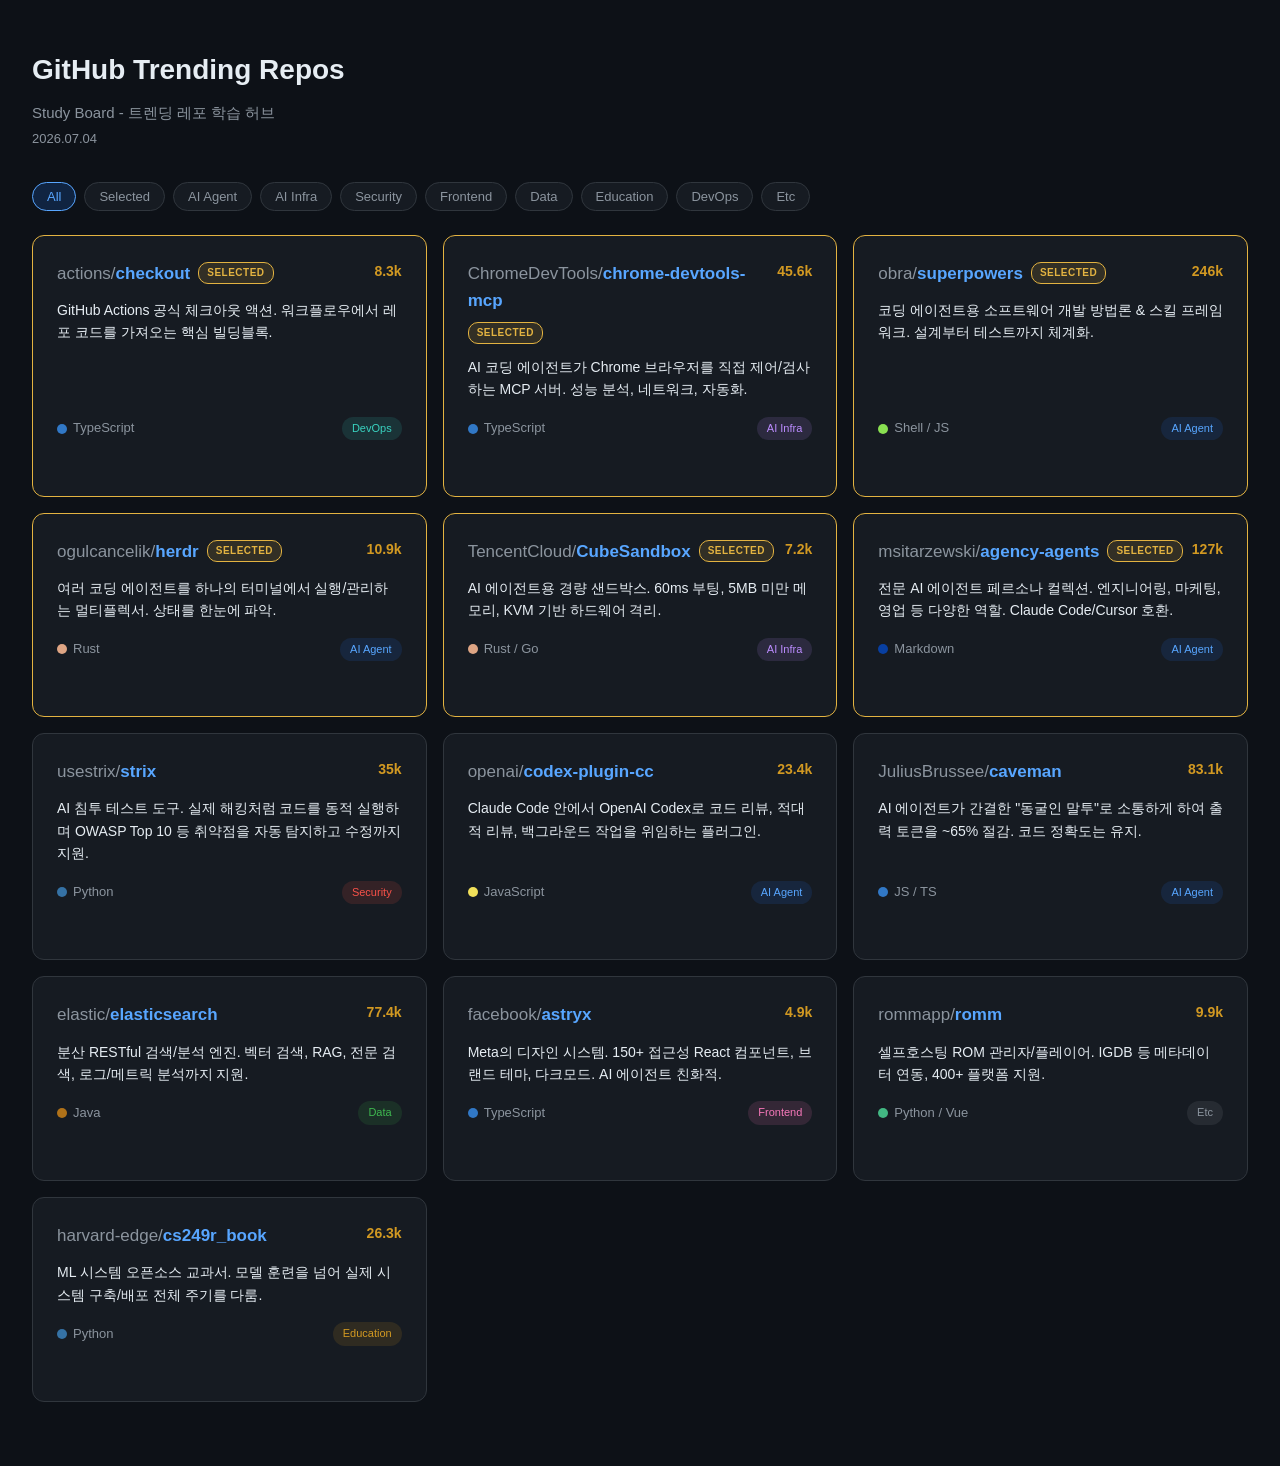
==== index.html @ 9aaa964c "Initial commit: GitHub trending repos study board Co-Authored-By: Claude Opus 4.6 <noreply@anthropic" ====
<!DOCTYPE html>
<html lang="ko">
<head>
<meta charset="UTF-8">
<meta name="viewport" content="width=device-width, initial-scale=1.0">
<title>GitHub Trending Repos Study</title>
<style>
  :root {
    --bg: #0d1117;
    --surface: #161b22;
    --surface-hover: #1c2333;
    --border: #30363d;
    --text: #e6edf3;
    --text-dim: #8b949e;
    --accent: #58a6ff;
    --accent-dim: #1f6feb33;
    --green: #3fb950;
    --orange: #d29922;
    --purple: #bc8cff;
    --pink: #f778ba;
    --red: #f85149;
    --cyan: #39d2c0;
    --yellow: #e3b341;
  }
  * { margin: 0; padding: 0; box-sizing: border-box; }
  body {
    font-family: -apple-system, BlinkMacSystemFont, 'Segoe UI', Helvetica, Arial, sans-serif;
    background: var(--bg);
    color: var(--text);
    line-height: 1.6;
    min-height: 100vh;
  }
  .header {
    padding: 48px 32px 32px;
    max-width: 1280px;
    margin: 0 auto;
  }
  .header h1 { font-size: 28px; font-weight: 700; margin-bottom: 8px; }
  .header p { color: var(--text-dim); font-size: 15px; }
  .header .date { color: var(--text-dim); font-size: 13px; margin-top: 4px; }

  /* Filters */
  .filters {
    max-width: 1280px;
    margin: 0 auto;
    padding: 0 32px 24px;
    display: flex;
    gap: 8px;
    flex-wrap: wrap;
  }
  .filter-btn {
    background: var(--surface);
    border: 1px solid var(--border);
    color: var(--text-dim);
    padding: 6px 14px;
    border-radius: 20px;
    font-size: 13px;
    cursor: pointer;
    transition: all 0.2s;
  }
  .filter-btn:hover { border-color: var(--accent); color: var(--text); }
  .filter-btn.active { background: var(--accent-dim); border-color: var(--accent); color: var(--accent); }

  /* Grid */
  .grid {
    max-width: 1280px;
    margin: 0 auto;
    padding: 0 32px 64px;
    display: grid;
    grid-template-columns: repeat(auto-fill, minmax(360px, 1fr));
    gap: 16px;
  }

  /* Card */
  .card {
    background: var(--surface);
    border: 1px solid var(--border);
    border-radius: 12px;
    padding: 24px;
    cursor: pointer;
    transition: all 0.2s;
    position: relative;
    display: flex;
    flex-direction: column;
  }
  .card:hover {
    border-color: var(--accent);
    background: var(--surface-hover);
    transform: translateY(-2px);
    box-shadow: 0 8px 24px rgba(0,0,0,0.3);
  }
  .card.selected { border-color: var(--yellow); }
  .card.selected:hover { border-color: var(--accent); }

  .card-top {
    display: flex;
    justify-content: space-between;
    align-items: flex-start;
    margin-bottom: 12px;
    gap: 8px;
  }
  .card-name-wrap { display: flex; align-items: center; gap: 8px; flex-wrap: wrap; }
  .card-name { font-size: 17px; font-weight: 600; color: var(--accent); word-break: break-word; }
  .card-name span { color: var(--text-dim); font-weight: 400; }
  .card-stars { color: var(--orange); font-size: 14px; font-weight: 600; white-space: nowrap; }

  .selected-badge {
    font-size: 10px;
    padding: 2px 8px;
    border-radius: 10px;
    font-weight: 700;
    letter-spacing: 0.5px;
    background: #e3b34122;
    color: var(--yellow);
    border: 1px solid var(--yellow);
    white-space: nowrap;
  }

  .card-desc { color: var(--text); font-size: 14px; margin-bottom: 16px; flex-grow: 1; }

  .card-meta { display: flex; align-items: center; gap: 16px; flex-wrap: wrap; }
  .card-lang { display: flex; align-items: center; gap: 6px; font-size: 13px; color: var(--text-dim); }
  .lang-dot { width: 10px; height: 10px; border-radius: 50%; display: inline-block; }
  .card-category { font-size: 11px; padding: 3px 10px; border-radius: 12px; font-weight: 500; margin-left: auto; }

  .cat-agent { background: #1f6feb22; color: var(--accent); }
  .cat-infra { background: #bc8cff22; color: var(--purple); }
  .cat-security { background: #f8514922; color: var(--red); }
  .cat-frontend { background: #f778ba22; color: var(--pink); }
  .cat-data { background: #3fb95022; color: var(--green); }
  .cat-education { background: #d2992222; color: var(--orange); }
  .cat-devops { background: #39d2c022; color: var(--cyan); }
  .cat-etc { background: #8b949e22; color: var(--text-dim); }

  .card-detail-hint { font-size: 12px; color: var(--text-dim); margin-top: 12px; opacity: 0; transition: opacity 0.2s; }
  .card:hover .card-detail-hint { opacity: 1; }

  /* Detail Page */
  .detail-page { display: none; max-width: 900px; margin: 0 auto; padding: 0 32px 64px; }
  .detail-page.open { display: block; }

  .detail-back {
    display: inline-flex; align-items: center; gap: 6px;
    color: var(--text-dim); font-size: 14px; cursor: pointer;
    background: none; border: none; padding: 12px 0; margin-bottom: 16px;
    transition: color 0.2s;
  }
  .detail-back:hover { color: var(--accent); }

  .detail-header {
    border-bottom: 1px solid var(--border);
    padding-bottom: 24px;
    margin-bottom: 32px;
  }
  .detail-header h1 { font-size: 26px; color: var(--accent); margin-bottom: 8px; }
  .detail-header-meta { display: flex; gap: 16px; align-items: center; flex-wrap: wrap; color: var(--text-dim); font-size: 14px; }
  .detail-header-meta .stars { color: var(--orange); font-weight: 600; }

  .detail-section { margin-bottom: 32px; }
  .detail-section h2 {
    font-size: 16px; font-weight: 600; color: var(--text);
    margin-bottom: 12px; padding-bottom: 8px;
    border-bottom: 1px solid var(--border);
  }
  .detail-section h3 { font-size: 14px; font-weight: 600; color: var(--purple); margin: 16px 0 8px; }
  .detail-section p { font-size: 14px; color: var(--text); margin-bottom: 8px; }
  .detail-section ul { padding-left: 20px; font-size: 14px; }
  .detail-section li { margin-bottom: 6px; color: var(--text); }
  .detail-section li strong { color: var(--accent); }
  .detail-section code {
    background: #1c2333; padding: 2px 6px; border-radius: 4px;
    font-size: 13px; color: var(--cyan);
  }
  .detail-section pre {
    background: #1c2333; border: 1px solid var(--border);
    border-radius: 8px; padding: 16px; overflow-x: auto;
    font-size: 13px; line-height: 1.5; margin: 8px 0 12px;
    color: var(--text);
  }
  .detail-section pre code { background: none; padding: 0; color: var(--text); }

  .detail-tags { display: flex; gap: 8px; flex-wrap: wrap; margin-top: 8px; }
  .detail-tag {
    background: var(--border); color: var(--text-dim);
    padding: 4px 12px; border-radius: 16px; font-size: 13px;
  }

  .detail-link {
    display: inline-flex; align-items: center; gap: 8px;
    background: var(--accent-dim); color: var(--accent);
    padding: 10px 20px; border-radius: 8px;
    text-decoration: none; font-size: 14px; font-weight: 500;
    border: 1px solid transparent; transition: all 0.2s;
  }
  .detail-link:hover { border-color: var(--accent); background: #1f6feb44; }

  /* Architecture Table */
  .arch-table { width: 100%; border-collapse: collapse; margin: 8px 0 12px; font-size: 13px; }
  .arch-table th, .arch-table td {
    text-align: left; padding: 8px 12px; border: 1px solid var(--border);
  }
  .arch-table th { background: #1c2333; color: var(--text-dim); font-weight: 600; font-size: 12px; text-transform: uppercase; letter-spacing: 0.3px; }
  .arch-table td { color: var(--text); }
  .arch-table tr:hover td { background: var(--surface-hover); }

  /* Workflow steps */
  .workflow-steps { list-style: none; padding-left: 0; counter-reset: step; }
  .workflow-steps li {
    counter-increment: step;
    padding: 12px 16px 12px 48px;
    position: relative;
    margin-bottom: 4px;
    border-radius: 8px;
    background: #1c2333;
    font-size: 14px;
  }
  .workflow-steps li::before {
    content: counter(step);
    position: absolute; left: 16px; top: 12px;
    width: 22px; height: 22px; border-radius: 50%;
    background: var(--accent-dim); color: var(--accent);
    font-size: 12px; font-weight: 700;
    display: flex; align-items: center; justify-content: center;
  }

  @media (max-width: 480px) {
    .header { padding: 32px 16px 24px; }
    .filters { padding: 0 16px 16px; }
    .grid { padding: 0 16px 48px; grid-template-columns: 1fr; }
    .detail-page { padding: 0 16px 48px; }
  }
</style>
</head>
<body>

<div class="header" id="mainHeader">
  <h1>GitHub Trending Repos</h1>
  <p>Study Board - 트렌딩 레포 학습 허브</p>
  <div class="date">2026.07.04</div>
</div>

<div class="filters" id="filters">
  <button class="filter-btn active" data-filter="all">All</button>
  <button class="filter-btn" data-filter="selected">Selected</button>
  <button class="filter-btn" data-filter="agent">AI Agent</button>
  <button class="filter-btn" data-filter="infra">AI Infra</button>
  <button class="filter-btn" data-filter="security">Security</button>
  <button class="filter-btn" data-filter="frontend">Frontend</button>
  <button class="filter-btn" data-filter="data">Data</button>
  <button class="filter-btn" data-filter="education">Education</button>
  <button class="filter-btn" data-filter="devops">DevOps</button>
  <button class="filter-btn" data-filter="etc">Etc</button>
</div>

<div class="grid" id="repoGrid"></div>

<!-- Detail Page -->
<div class="detail-page" id="detailPage"></div>

<script>
const repos = [
  {
    id: 'strix', owner: 'usestrix', name: 'strix', stars: '35k',
    lang: 'Python', langColor: '#3572A5', category: 'security', categoryLabel: 'Security',
    url: 'https://github.com/usestrix/strix', selected: false,
    desc: 'AI 침투 테스트 도구. 실제 해킹처럼 코드를 동적 실행하며 OWASP Top 10 등 취약점을 자동 탐지하고 수정까지 지원.',
    tags: ['AI', 'Security', 'Pentest', 'Python', 'CI/CD']
  },
  {
    id: 'codex-plugin-cc', owner: 'openai', name: 'codex-plugin-cc', stars: '23.4k',
    lang: 'JavaScript', langColor: '#f1e05a', category: 'agent', categoryLabel: 'AI Agent',
    url: 'https://github.com/openai/codex-plugin-cc', selected: false,
    desc: 'Claude Code 안에서 OpenAI Codex로 코드 리뷰, 적대적 리뷰, 백그라운드 작업을 위임하는 플러그인.',
    tags: ['OpenAI', 'Claude Code', 'Plugin', 'Code Review']
  },
  {
    id: 'caveman', owner: 'JuliusBrussee', name: 'caveman', stars: '83.1k',
    lang: 'JS / TS', langColor: '#3178c6', category: 'agent', categoryLabel: 'AI Agent',
    url: 'https://github.com/JuliusBrussee/caveman', selected: false,
    desc: 'AI 에이전트가 간결한 "동굴인 말투"로 소통하게 하여 출력 토큰을 ~65% 절감. 코드 정확도는 유지.',
    tags: ['Prompt Engineering', 'Token Optimization', 'Multi-Agent']
  },
  {
    id: 'elasticsearch', owner: 'elastic', name: 'elasticsearch', stars: '77.4k',
    lang: 'Java', langColor: '#b07219', category: 'data', categoryLabel: 'Data',
    url: 'https://github.com/elastic/elasticsearch', selected: false,
    desc: '분산 RESTful 검색/분석 엔진. 벡터 검색, RAG, 전문 검색, 로그/메트릭 분석까지 지원.',
    tags: ['Java', 'Search', 'Distributed', 'Vector DB', 'RAG']
  },
  {
    id: 'checkout', owner: 'actions', name: 'checkout', stars: '8.3k',
    lang: 'TypeScript', langColor: '#3178c6', category: 'devops', categoryLabel: 'DevOps',
    url: 'https://github.com/actions/checkout', selected: true,
    detail: 'checkout'
  },
  {
    id: 'chrome-devtools-mcp', owner: 'ChromeDevTools', name: 'chrome-devtools-mcp', stars: '45.6k',
    lang: 'TypeScript', langColor: '#3178c6', category: 'infra', categoryLabel: 'AI Infra',
    url: 'https://github.com/ChromeDevTools/chrome-devtools-mcp', selected: true,
    detail: 'chrome-devtools-mcp'
  },
  {
    id: 'astryx', owner: 'facebook', name: 'astryx', stars: '4.9k',
    lang: 'TypeScript', langColor: '#3178c6', category: 'frontend', categoryLabel: 'Frontend',
    url: 'https://github.com/facebook/astryx', selected: false,
    desc: 'Meta의 디자인 시스템. 150+ 접근성 React 컴포넌트, 브랜드 테마, 다크모드. AI 에이전트 친화적.',
    tags: ['React', 'Design System', 'Meta', 'a11y', 'TypeScript']
  },
  {
    id: 'romm', owner: 'rommapp', name: 'romm', stars: '9.9k',
    lang: 'Python / Vue', langColor: '#42b883', category: 'etc', categoryLabel: 'Etc',
    url: 'https://github.com/rommapp/romm', selected: false,
    desc: '셀프호스팅 ROM 관리자/플레이어. IGDB 등 메타데이터 연동, 400+ 플랫폼 지원.',
    tags: ['Python', 'Vue', 'Self-hosted', 'Docker', 'Gaming']
  },
  {
    id: 'cs249r_book', owner: 'harvard-edge', name: 'cs249r_book', stars: '26.3k',
    lang: 'Python', langColor: '#3572A5', category: 'education', categoryLabel: 'Education',
    url: 'https://github.com/harvard-edge/cs249r_book', selected: false,
    desc: 'ML 시스템 오픈소스 교과서. 모델 훈련을 넘어 실제 시스템 구축/배포 전체 주기를 다룸.',
    tags: ['ML Systems', 'TinyML', 'Harvard', 'Textbook', 'Edge Computing']
  },
  {
    id: 'superpowers', owner: 'obra', name: 'superpowers', stars: '246k',
    lang: 'Shell / JS', langColor: '#89e051', category: 'agent', categoryLabel: 'AI Agent',
    url: 'https://github.com/obra/superpowers', selected: true,
    detail: 'superpowers'
  },
  {
    id: 'herdr', owner: 'ogulcancelik', name: 'herdr', stars: '10.9k',
    lang: 'Rust', langColor: '#dea584', category: 'agent', categoryLabel: 'AI Agent',
    url: 'https://github.com/ogulcancelik/herdr', selected: true,
    detail: 'herdr'
  },
  {
    id: 'CubeSandbox', owner: 'TencentCloud', name: 'CubeSandbox', stars: '7.2k',
    lang: 'Rust / Go', langColor: '#dea584', category: 'infra', categoryLabel: 'AI Infra',
    url: 'https://github.com/TencentCloud/CubeSandbox', selected: true,
    detail: 'CubeSandbox'
  },
  {
    id: 'agency-agents', owner: 'msitarzewski', name: 'agency-agents', stars: '127k',
    lang: 'Markdown', langColor: '#083fa1', category: 'agent', categoryLabel: 'AI Agent',
    url: 'https://github.com/msitarzewski/agency-agents', selected: true,
    detail: 'agency-agents'
  }
];

// Non-selected repos short desc/tags
repos.find(r=>r.id==='checkout').desc = 'GitHub Actions 공식 체크아웃 액션. 워크플로우에서 레포 코드를 가져오는 핵심 빌딩블록.';
repos.find(r=>r.id==='checkout').tags = ['GitHub Actions', 'CI/CD', 'TypeScript', 'Git'];
repos.find(r=>r.id==='chrome-devtools-mcp').desc = 'AI 코딩 에이전트가 Chrome 브라우저를 직접 제어/검사하는 MCP 서버. 성능 분석, 네트워크, 자동화.';
repos.find(r=>r.id==='chrome-devtools-mcp').tags = ['MCP', 'Chrome', 'DevTools', 'TypeScript'];
repos.find(r=>r.id==='superpowers').desc = '코딩 에이전트용 소프트웨어 개발 방법론 & 스킬 프레임워크. 설계부터 테스트까지 체계화.';
repos.find(r=>r.id==='superpowers').tags = ['Methodology', 'Skills', 'TDD', 'Sub-agents'];
repos.find(r=>r.id==='herdr').desc = '여러 코딩 에이전트를 하나의 터미널에서 실행/관리하는 멀티플렉서. 상태를 한눈에 파악.';
repos.find(r=>r.id==='herdr').tags = ['Rust', 'TUI', 'Multiplexer', 'Process Management'];
repos.find(r=>r.id==='CubeSandbox').desc = 'AI 에이전트용 경량 샌드박스. 60ms 부팅, 5MB 미만 메모리, KVM 기반 하드웨어 격리.';
repos.find(r=>r.id==='CubeSandbox').tags = ['Rust', 'Go', 'KVM', 'Sandbox', 'Virtualization'];
repos.find(r=>r.id==='agency-agents').desc = '전문 AI 에이전트 페르소나 컬렉션. 엔지니어링, 마케팅, 영업 등 다양한 역할. Claude Code/Cursor 호환.';
repos.find(r=>r.id==='agency-agents').tags = ['Prompt Design', 'Personas', 'Multi-Agent'];

// ============ DETAIL PAGES ============
const details = {
  superpowers: `
    <button class="detail-back" onclick="showGrid()">← Back to list</button>
    <div class="detail-header">
      <h1>obra/superpowers</h1>
      <div class="detail-header-meta">
        <span class="stars">246k stars</span>
        <span><span class="lang-dot" style="background:#89e051;display:inline-block;width:10px;height:10px;border-radius:50%"></span> Shell / JavaScript</span>
        <span class="card-category cat-agent">AI Agent</span>
      </div>
    </div>

    <div class="detail-section">
      <h2>What is it?</h2>
      <p>코딩 에이전트를 위한 <strong>완전한 소프트웨어 개발 방법론</strong>이자 스킬 프레임워크입니다. 에이전트가 코드를 바로 작성하지 않고, 먼저 목표를 명확히 한 뒤 체계적으로 개발하도록 가이드합니다.</p>
    </div>

    <div class="detail-section">
      <h2>Project Structure</h2>
      <pre><code>superpowers/
├── skills/                   # 핵심 스킬 라이브러리
├── .claude-plugin/           # Claude Code 플러그인
├── .cursor-plugin/           # Cursor 플러그인
├── .codex-plugin/            # Codex 플러그인
├── .kimi-plugin/             # Kimi Code 플러그인
├── .agents/plugins/          # 에이전트별 플러그인 설정
├── hooks/                    # Git 훅
├── tests/                    # 테스트 스위트
├── docs/                     # 문서
├── CLAUDE.md / AGENTS.md     # 플랫폼별 가이드
└── scripts/                  # 유틸리티 스크립트</code></pre>
    </div>

    <div class="detail-section">
      <h2>Core Workflow (7 Steps)</h2>
      <p>에이전트가 작업을 시작하면 자동으로 이 워크플로우를 따릅니다:</p>
      <ol class="workflow-steps">
        <li><strong>brainstorming</strong> — 소크라테스식 설계 정제. 바로 코딩하지 않고 목표부터 정리</li>
        <li><strong>using-git-worktrees</strong> — 격리된 개발 워크스페이스 생성 (메인 브랜치 안전)</li>
        <li><strong>writing-plans</strong> — 2~5분 단위 작업 계획 수립 ("주니어 엔지니어가 이해할 수준")</li>
        <li><strong>subagent-driven-development</strong> — 하위 에이전트 병렬 실행 + 2단계 검토</li>
        <li><strong>test-driven-development</strong> — RED → GREEN → REFACTOR 순환 강제</li>
        <li><strong>requesting-code-review</strong> — 계획 대비 코드 검토</li>
        <li><strong>finishing-a-development-branch</strong> — 병합/PR 결정</li>
      </ol>
    </div>

    <div class="detail-section">
      <h2>All Skills</h2>
      <table class="arch-table">
        <tr><th>카테고리</th><th>스킬</th><th>설명</th></tr>
        <tr><td rowspan="2">Testing</td><td><code>test-driven-development</code></td><td>RED-GREEN-REFACTOR 순환</td></tr>
        <tr><td><code>verification-before-completion</code></td><td>수정 사항 확인</td></tr>
        <tr><td>Debugging</td><td><code>systematic-debugging</code></td><td>4단계 근본원인 분석 프로세스</td></tr>
        <tr><td rowspan="5">Collaboration</td><td><code>dispatching-parallel-agents</code></td><td>동시 하위 에이전트 실행</td></tr>
        <tr><td><code>subagent-driven-development</code></td><td>2단계 검토 (사양준수 → 품질)</td></tr>
        <tr><td><code>requesting-code-review</code></td><td>사전 검토 체크리스트</td></tr>
        <tr><td><code>receiving-code-review</code></td><td>피드백 응답 처리</td></tr>
        <tr><td><code>executing-plans</code></td><td>검사점 포함 배치 실행</td></tr>
        <tr><td rowspan="2">Meta</td><td><code>writing-skills</code></td><td>새 스킬 직접 작성</td></tr>
        <tr><td><code>using-superpowers</code></td><td>시스템 소개/가이드</td></tr>
      </table>
    </div>

    <div class="detail-section">
      <h2>Installation</h2>
      <h3>Claude Code</h3>
      <pre><code>/plugin install superpowers@claude-plugins-official</code></pre>
      <h3>Cursor</h3>
      <pre><code>/add-plugin superpowers</code></pre>
      <h3>Codex CLI / Antigravity</h3>
      <pre><code>agy plugin install https://github.com/obra/superpowers</code></pre>
    </div>

    <div class="detail-section">
      <h2>Learn Points</h2>
      <ul>
        <li>AI 에이전트 개발 방법론을 <strong>시스템화</strong>하는 방법</li>
        <li>스킬/프롬프트 프레임워크의 <strong>아키텍처 패턴</strong></li>
        <li><strong>2단계 검증</strong>: 사양 준수 → 코드 품질 순서로 검토</li>
        <li><strong>Git Worktree</strong> 기반 격리 개발 전략</li>
        <li>TDD와 AI 에이전트의 결합 방식</li>
      </ul>
    </div>

    <div class="detail-section">
      <h2>Tech Stack</h2>
      <div class="detail-tags">
        <span class="detail-tag">Shell 54%</span>
        <span class="detail-tag">JavaScript 39%</span>
        <span class="detail-tag">TypeScript 2.5%</span>
        <span class="detail-tag">MIT License</span>
        <span class="detail-tag">628 commits</span>
      </div>
    </div>

    <a class="detail-link" href="https://github.com/obra/superpowers" target="_blank" rel="noopener">
      <svg width="16" height="16" viewBox="0 0 16 16" fill="currentColor"><path d="M8 0c4.42 0 8 3.58 8 8a8.013 8.013 0 0 1-5.45 7.59c-.4.08-.55-.17-.55-.38 0-.27.01-1.13.01-2.2 0-.75-.25-1.23-.54-1.48 1.78-.2 3.65-.88 3.65-3.95 0-.88-.31-1.59-.82-2.15.08-.2.36-1.02-.08-2.12 0 0-.67-.22-2.2.82-.64-.18-1.32-.27-2-.27-.68 0-1.36.09-2 .27-1.53-1.03-2.2-.82-2.2-.82-.44 1.1-.16 1.92-.08 2.12-.51.56-.82 1.28-.82 2.15 0 3.06 1.86 3.75 3.64 3.95-.23.2-.44.55-.51 1.07-.46.21-1.61.55-2.33-.66-.15-.24-.6-.83-1.23-.82-.67.01-.27.38.01.53.34.19.73.9.82 1.13.16.45.68 1.31 2.69.94 0 .67.01 1.3.01 1.49 0 .21-.15.45-.55.38A7.995 7.995 0 0 1 0 8c0-4.42 3.58-8 8-8Z"/></svg>
      GitHub에서 보기
    </a>
  `,

  herdr: `
    <button class="detail-back" onclick="showGrid()">← Back to list</button>
    <div class="detail-header">
      <h1>ogulcancelik/herdr</h1>
      <div class="detail-header-meta">
        <span class="stars">10.9k stars</span>
        <span><span class="lang-dot" style="background:#dea584;display:inline-block;width:10px;height:10px;border-radius:50%"></span> Rust</span>
        <span class="card-category cat-agent">AI Agent</span>
      </div>
    </div>

    <div class="detail-section">
      <h2>What is it?</h2>
      <p>모든 코딩 에이전트를 <strong>하나의 터미널</strong>에서 실행하고, 누가 막혀있고/작업 중이고/완료됐는지 <strong>한눈에</strong> 볼 수 있게 해주는 에이전트 멀티플렉서입니다.</p>
    </div>

    <div class="detail-section">
      <h2>Architecture</h2>
      <pre><code>herdr/
├── src/              # 핵심 Rust 소스 코드
├── tests/            # 단위 테스트
├── vendor/           # 외부 의존성
├── docs/next/        # Next.js 기반 문서
├── website/          # 공식 웹사이트
├── nix/              # Nix 패키지 설정
├── workers/plugin-marketplace/  # 플러그인 마켓플레이스
├── Cargo.toml        # Rust 매니페스트
└── build.rs          # 빌드 스크립트</code></pre>
    </div>

    <div class="detail-section">
      <h2>How it Works</h2>
      <h3>Server-Client Architecture</h3>
      <p>백그라운드 서버가 세션을 유지하고, 여러 클라이언트가 접속하는 구조입니다. tmux와 유사하지만 에이전트에 특화되었습니다.</p>
      <ol class="workflow-steps">
        <li><code>herdr</code> 실행 → 백그라운드 서버 시작 (또는 기존 세션 연결)</li>
        <li>워크스페이스/탭/패널 생성 및 관리</li>
        <li>각 패널에서 코딩 에이전트 실행</li>
        <li>서버가 세션 유지 → detach해도 에이전트 계속 실행</li>
        <li>다시 <code>herdr</code> 실행 → 기존 세션에 재연결</li>
      </ol>

      <h3>Agent Status Tracking</h3>
      <table class="arch-table">
        <tr><th>상태</th><th>의미</th></tr>
        <tr><td style="color:#f85149">● Blocked</td><td>에이전트가 사용자 입력을 기다리는 중</td></tr>
        <tr><td style="color:#d29922">● Working</td><td>에이전트가 작업 수행 중</td></tr>
        <tr><td style="color:#58a6ff">● Done</td><td>작업 완료</td></tr>
        <tr><td style="color:#3fb950">● Idle</td><td>대기 상태</td></tr>
      </table>
    </div>

    <div class="detail-section">
      <h2>Key Features</h2>
      <ul>
        <li><strong>진정한 터미널</strong> — 각 에이전트가 시뮬레이션이 아닌 실제 터미널 획득</li>
        <li><strong>세션 지속성</strong> — 연결 해제해도 백그라운드에서 계속 실행</li>
        <li><strong>원격 접속</strong> — <code>herdr --remote</code>로 VPS 서버 제어</li>
        <li><strong>소켓 API</strong> — 프로그래밍 방식으로 herdr 제어 가능</li>
        <li><strong>플러그인 시스템</strong> — 사용자 정의 확장</li>
        <li><strong>마우스 네이티브</strong> — 클릭, 드래그, 분할 모두 지원</li>
        <li><strong>15+ 에이전트 자동 감지</strong> — 프로세스 이름 + 출력 휴리스틱</li>
      </ul>
    </div>

    <div class="detail-section">
      <h2>Installation</h2>
      <pre><code># Quick install
curl -fsSL https://herdr.dev/install.sh | sh

# Homebrew
brew install herdr

# From source
git clone https://github.com/ogulcancelik/herdr
cd herdr
cargo build --release</code></pre>
    </div>

    <div class="detail-section">
      <h2>Learn Points</h2>
      <ul>
        <li><strong>Rust</strong>로 터미널 멀티플렉서 구현하는 방법</li>
        <li><strong>PTY(Pseudo Terminal)</strong> 핸들링과 프로세스 관리</li>
        <li><strong>TUI(Terminal UI)</strong> 개발 패턴</li>
        <li><strong>Server-Client 분리</strong> 아키텍처 (Unix Socket)</li>
        <li><strong>상태 머신</strong> 패턴으로 에이전트 라이프사이클 관리</li>
        <li>단일 바이너리 배포 전략 (~10MB)</li>
      </ul>
    </div>

    <div class="detail-section">
      <h2>Tech Stack</h2>
      <div class="detail-tags">
        <span class="detail-tag">Rust 90%</span>
        <span class="detail-tag">MDX 2%</span>
        <span class="detail-tag">Python 2%</span>
        <span class="detail-tag">AGPL-3.0</span>
        <span class="detail-tag">1,001 commits</span>
        <span class="detail-tag">643 forks</span>
      </div>
    </div>

    <a class="detail-link" href="https://github.com/ogulcancelik/herdr" target="_blank" rel="noopener">
      <svg width="16" height="16" viewBox="0 0 16 16" fill="currentColor"><path d="M8 0c4.42 0 8 3.58 8 8a8.013 8.013 0 0 1-5.45 7.59c-.4.08-.55-.17-.55-.38 0-.27.01-1.13.01-2.2 0-.75-.25-1.23-.54-1.48 1.78-.2 3.65-.88 3.65-3.95 0-.88-.31-1.59-.82-2.15.08-.2.36-1.02-.08-2.12 0 0-.67-.22-2.2.82-.64-.18-1.32-.27-2-.27-.68 0-1.36.09-2 .27-1.53-1.03-2.2-.82-2.2-.82-.44 1.1-.16 1.92-.08 2.12-.51.56-.82 1.28-.82 2.15 0 3.06 1.86 3.75 3.64 3.95-.23.2-.44.55-.51 1.07-.46.21-1.61.55-2.33-.66-.15-.24-.6-.83-1.23-.82-.67.01-.27.38.01.53.34.19.73.9.82 1.13.16.45.68 1.31 2.69.94 0 .67.01 1.3.01 1.49 0 .21-.15.45-.55.38A7.995 7.995 0 0 1 0 8c0-4.42 3.58-8 8-8Z"/></svg>
      GitHub에서 보기
    </a>
  `,

  'agency-agents': `
    <button class="detail-back" onclick="showGrid()">← Back to list</button>
    <div class="detail-header">
      <h1>msitarzewski/agency-agents</h1>
      <div class="detail-header-meta">
        <span class="stars">127k stars</span>
        <span><span class="lang-dot" style="background:#083fa1;display:inline-block;width:10px;height:10px;border-radius:50%"></span> Markdown</span>
        <span class="card-category cat-agent">AI Agent</span>
      </div>
    </div>

    <div class="detail-section">
      <h2>What is it?</h2>
      <p>각 분야 전문가 역할을 하는 <strong>AI 에이전트 페르소나 컬렉션</strong>입니다. 마크다운 파일로 정의되며, Claude Code, Cursor, Copilot 등 다양한 도구에 설치해 사용합니다.</p>
    </div>

    <div class="detail-section">
      <h2>Project Structure</h2>
      <pre><code>agency-agents/
├── engineering/          # 35개 에이전트
├── marketing/            # 44개 에이전트
├── sales/                # 10개 에이전트
├── design/               # 9개 에이전트
├── product/              # 5개 에이전트
├── project-management/   # 7개 에이전트
├── testing/              # 테스트 팀
├── finance/              # 재무
├── strategy/             # 전략
├── security/             # 보안
├── support/              # 지원
├── specialized/          # 특화 역할
├── scripts/              # 설치/통합 스크립트
├── divisions.json        # 부서 메타데이터
└── tools.json            # 지원 도구 정보</code></pre>
    </div>

    <div class="detail-section">
      <h2>Agent Roster (주요 역할)</h2>
      <table class="arch-table">
        <tr><th>부서</th><th>수</th><th>주요 역할</th></tr>
        <tr><td>Engineering</td><td>35</td><td>프론트엔드, 백엔드 아키텍트, AI 엔지니어, DevOps, SRE, 코드 리뷰어</td></tr>
        <tr><td>Marketing</td><td>44</td><td>SEO, TikTok 전략가, Reddit 빌더, LinkedIn 크리에이터, 팟캐스트</td></tr>
        <tr><td>Sales</td><td>10</td><td>아웃바운드, 딜 전략가, 영업 엔지니어, 파이프라인 분석가</td></tr>
        <tr><td>Design</td><td>9</td><td>UI 디자이너, UX 연구원, 브랜드 가디언, 이미지 프롬프트 엔지니어</td></tr>
        <tr><td>Product</td><td>5</td><td>스프린트 우선순위, 트렌드 연구원, 피드백 종합, PM</td></tr>
        <tr><td>PM</td><td>7</td><td>스튜디오 프로듀서, 프로젝트 셰퍼드, Jira 관리자</td></tr>
      </table>
    </div>

    <div class="detail-section">
      <h2>Agent Definition Format</h2>
      <p>각 에이전트는 마크다운 파일(<code>{부서}-{역할}.md</code>)로 정의됩니다:</p>
      <pre><code># [역할명]

## Identity
[성격, 전문성 설명]

## Core Responsibilities
- [책임 1]
- [책임 2]

## Workflow
[단계별 프로세스]

## Technical Deliverables
[코드 예제 및 구현]

## Success Metrics
[측정 가능한 결과]</code></pre>
    </div>

    <div class="detail-section">
      <h2>Installation</h2>
      <h3>Native App (macOS)</h3>
      <pre><code>brew install --cask msitarzewski/agency-agents/agency-agents</code></pre>
      <h3>Claude Code</h3>
      <pre><code>./scripts/install.sh --tool claude-code
# 또는 직접 복사
cp engineering/*.md ~/.claude/agents/</code></pre>
      <h3>Interactive</h3>
      <pre><code>./scripts/install.sh                    # 대화형 마법사
./scripts/install.sh --list teams       # 팀 목록 확인
./scripts/install.sh --tool cursor      # Cursor용
./scripts/install.sh --tool copilot     # Copilot용
./scripts/install.sh --tool gemini-cli  # Gemini용</code></pre>
    </div>

    <div class="detail-section">
      <h2>Learn Points</h2>
      <ul>
        <li><strong>효과적인 시스템 프롬프트</strong> 작성 기법 (100+ 실전 예시)</li>
        <li><strong>페르소나 설계</strong> — 성격, 워크플로우, 톤 정의 패턴</li>
        <li><strong>에이전트 역할 분리</strong> — 부서별 전문화 전략</li>
        <li>마크다운 기반 <strong>선언적 에이전트 정의</strong> 방식</li>
        <li><strong>Multi-tool 호환</strong> 설치 스크립트 설계</li>
      </ul>
    </div>

    <div class="detail-section">
      <h2>Supported Tools</h2>
      <div class="detail-tags">
        <span class="detail-tag">Claude Code</span>
        <span class="detail-tag">Cursor</span>
        <span class="detail-tag">GitHub Copilot</span>
        <span class="detail-tag">Gemini CLI</span>
        <span class="detail-tag">Codex</span>
        <span class="detail-tag">OpenCode</span>
        <span class="detail-tag">Windsurf</span>
        <span class="detail-tag">Kimi Code</span>
        <span class="detail-tag">Aider</span>
      </div>
    </div>

    <a class="detail-link" href="https://github.com/msitarzewski/agency-agents" target="_blank" rel="noopener">
      <svg width="16" height="16" viewBox="0 0 16 16" fill="currentColor"><path d="M8 0c4.42 0 8 3.58 8 8a8.013 8.013 0 0 1-5.45 7.59c-.4.08-.55-.17-.55-.38 0-.27.01-1.13.01-2.2 0-.75-.25-1.23-.54-1.48 1.78-.2 3.65-.88 3.65-3.95 0-.88-.31-1.59-.82-2.15.08-.2.36-1.02-.08-2.12 0 0-.67-.22-2.2.82-.64-.18-1.32-.27-2-.27-.68 0-1.36.09-2 .27-1.53-1.03-2.2-.82-2.2-.82-.44 1.1-.16 1.92-.08 2.12-.51.56-.82 1.28-.82 2.15 0 3.06 1.86 3.75 3.64 3.95-.23.2-.44.55-.51 1.07-.46.21-1.61.55-2.33-.66-.15-.24-.6-.83-1.23-.82-.67.01-.27.38.01.53.34.19.73.9.82 1.13.16.45.68 1.31 2.69.94 0 .67.01 1.3.01 1.49 0 .21-.15.45-.55.38A7.995 7.995 0 0 1 0 8c0-4.42 3.58-8 8-8Z"/></svg>
      GitHub에서 보기
    </a>
  `,

  'chrome-devtools-mcp': `
    <button class="detail-back" onclick="showGrid()">← Back to list</button>
    <div class="detail-header">
      <h1>ChromeDevTools/chrome-devtools-mcp</h1>
      <div class="detail-header-meta">
        <span class="stars">45.6k stars</span>
        <span><span class="lang-dot" style="background:#3178c6;display:inline-block;width:10px;height:10px;border-radius:50%"></span> TypeScript</span>
        <span class="card-category cat-infra">AI Infra</span>
      </div>
    </div>

    <div class="detail-section">
      <h2>What is it?</h2>
      <p>AI 코딩 에이전트(Claude, Cursor, Copilot 등)가 <strong>라이브 Chrome 브라우저를 제어하고 검사</strong>할 수 있게 하는 MCP(Model Context Protocol) 서버입니다.</p>
    </div>

    <div class="detail-section">
      <h2>Project Structure</h2>
      <pre><code>chrome-devtools-mcp/
├── src/                    # 핵심 소스 코드
├── docs/                   # 도구 참조, CLI, 트러블슈팅
├── skills/                 # AI 에이전트용 스킬 정의
├── tests/                  # 테스트 스위트
├── .claude-plugin/         # Claude 플러그인 설정
├── .cursor-plugin/         # Cursor 플러그인 설정
├── .gemini/                # Gemini 설정
├── rollup.config.mjs       # 번들링 설정
├── puppeteer.config.cjs    # Puppeteer 설정
└── package.json</code></pre>
    </div>

    <div class="detail-section">
      <h2>MCP Tools (51 tools)</h2>
      <table class="arch-table">
        <tr><th>카테고리</th><th>수</th><th>주요 도구</th></tr>
        <tr><td>Automation</td><td>10</td><td><code>click</code>, <code>fill</code>, <code>fill_form</code>, <code>drag</code>, <code>hover</code>, <code>press_key</code>, <code>type_text</code>, <code>upload_file</code></td></tr>
        <tr><td>Navigation</td><td>6</td><td><code>navigate_page</code>, <code>new_page</code>, <code>select_page</code>, <code>list_pages</code>, <code>wait_for</code></td></tr>
        <tr><td>Performance</td><td>3</td><td><code>performance_start_trace</code>, <code>performance_stop_trace</code>, <code>performance_analyze_insight</code></td></tr>
        <tr><td>Network</td><td>2</td><td><code>list_network_requests</code>, <code>get_network_request</code></td></tr>
        <tr><td>Debugging</td><td>8</td><td><code>take_screenshot</code>, <code>take_snapshot</code>, <code>evaluate_script</code>, <code>lighthouse_audit</code>, <code>screencast_start/stop</code></td></tr>
        <tr><td>Memory</td><td>11</td><td><code>take_heapsnapshot</code>, <code>compare_heapsnapshots</code>, <code>get_heapsnapshot_class_nodes</code></td></tr>
        <tr><td>Extensions</td><td>5</td><td><code>install_extension</code>, <code>list_extensions</code>, <code>reload_extension</code></td></tr>
        <tr><td>Emulation</td><td>2</td><td><code>emulate</code> (디바이스), <code>resize_page</code></td></tr>
        <tr><td>3rd Party</td><td>4</td><td><code>execute_3p_developer_tool</code>, <code>list_webmcp_tools</code></td></tr>
      </table>
    </div>

    <div class="detail-section">
      <h2>Installation</h2>
      <h3>Claude Code</h3>
      <pre><code>claude mcp add chrome-devtools --scope user npx chrome-devtools-mcp@latest</code></pre>
      <h3>Universal (MCP JSON config)</h3>
      <pre><code>{
  "mcpServers": {
    "chrome-devtools": {
      "command": "npx",
      "args": ["-y", "chrome-devtools-mcp@latest"]
    }
  }
}</code></pre>
      <h3>Slim Mode (경량)</h3>
      <pre><code>npx chrome-devtools-mcp@latest --slim --headless</code></pre>
    </div>

    <div class="detail-section">
      <h2>Supported Agents</h2>
      <table class="arch-table">
        <tr><th>에이전트</th><th>설치 방식</th></tr>
        <tr><td>Claude Code</td><td>CLI 또는 플러그인</td></tr>
        <tr><td>Cursor</td><td>설정 UI / 원클릭 버튼</td></tr>
        <tr><td>VS Code Copilot</td><td>플러그인 (권장)</td></tr>
        <tr><td>Gemini CLI</td><td><code>gemini mcp add</code></td></tr>
        <tr><td>Cline</td><td>표준 MCP 설정</td></tr>
        <tr><td>Antigravity</td><td>URL 지정 연결</td></tr>
      </table>
    </div>

    <div class="detail-section">
      <h2>Learn Points</h2>
      <ul>
        <li><strong>MCP(Model Context Protocol)</strong> 서버 구현 방법</li>
        <li><strong>Chrome DevTools Protocol</strong> 활용 패턴</li>
        <li>AI 에이전트 ↔ 브라우저 <strong>통합 아키텍처</strong></li>
        <li><strong>Puppeteer</strong> 기반 브라우저 자동화</li>
        <li>성능 추적/메모리 분석 등 <strong>DevTools 심화</strong></li>
      </ul>
    </div>

    <div class="detail-section">
      <h2>Tech Stack</h2>
      <div class="detail-tags">
        <span class="detail-tag">TypeScript</span>
        <span class="detail-tag">Node.js LTS</span>
        <span class="detail-tag">Puppeteer</span>
        <span class="detail-tag">Rollup</span>
        <span class="detail-tag">MCP Protocol</span>
      </div>
    </div>

    <a class="detail-link" href="https://github.com/ChromeDevTools/chrome-devtools-mcp" target="_blank" rel="noopener">
      <svg width="16" height="16" viewBox="0 0 16 16" fill="currentColor"><path d="M8 0c4.42 0 8 3.58 8 8a8.013 8.013 0 0 1-5.45 7.59c-.4.08-.55-.17-.55-.38 0-.27.01-1.13.01-2.2 0-.75-.25-1.23-.54-1.48 1.78-.2 3.65-.88 3.65-3.95 0-.88-.31-1.59-.82-2.15.08-.2.36-1.02-.08-2.12 0 0-.67-.22-2.2.82-.64-.18-1.32-.27-2-.27-.68 0-1.36.09-2 .27-1.53-1.03-2.2-.82-2.2-.82-.44 1.1-.16 1.92-.08 2.12-.51.56-.82 1.28-.82 2.15 0 3.06 1.86 3.75 3.64 3.95-.23.2-.44.55-.51 1.07-.46.21-1.61.55-2.33-.66-.15-.24-.6-.83-1.23-.82-.67.01-.27.38.01.53.34.19.73.9.82 1.13.16.45.68 1.31 2.69.94 0 .67.01 1.3.01 1.49 0 .21-.15.45-.55.38A7.995 7.995 0 0 1 0 8c0-4.42 3.58-8 8-8Z"/></svg>
      GitHub에서 보기
    </a>
  `,

  CubeSandbox: `
    <button class="detail-back" onclick="showGrid()">← Back to list</button>
    <div class="detail-header">
      <h1>TencentCloud/CubeSandbox</h1>
      <div class="detail-header-meta">
        <span class="stars">7.2k stars</span>
        <span><span class="lang-dot" style="background:#dea584;display:inline-block;width:10px;height:10px;border-radius:50%"></span> Rust / Go</span>
        <span class="card-category cat-infra">AI Infra</span>
      </div>
    </div>

    <div class="detail-section">
      <h2>What is it?</h2>
      <p>LLM이 생성한 코드를 <strong>안전하게 실행</strong>하기 위한 고성능 샌드박스 서비스입니다. KVM 기반 microVM으로 60ms 부팅, 5MB 미만 메모리 오버헤드를 달성합니다.</p>
    </div>

    <div class="detail-section">
      <h2>Architecture</h2>
      <pre><code>CubeSandbox/
├── CubeAPI/          # REST API 게이트웨이 (Rust, E2B 호환)
├── CubeMaster/       # 클러스터 오케스트레이터
├── Cubelet/          # 컴퓨팅 노드 로컬 스케줄링
├── CubeProxy/        # 리버스 프록시 (E2B 프로토콜 호환)
├── CubeVS/           # eBPF 기반 가상 스위치
├── CubeEgress/       # 보안 게이트웨이 (OpenResty)
├── CubeHypervisor/   # KVM 가상화 계층
├── CubeShim/         # containerd Shim v2
├── cubecow/          # Copy-on-Write 스냅샷 엔진
├── cubelog/          # 로깅 시스템
├── sdk/              # Python 클라이언트 SDK
└── web/              # 웹 콘솔 UI</code></pre>
    </div>

    <div class="detail-section">
      <h2>Performance Benchmarks</h2>
      <table class="arch-table">
        <tr><th>시나리오</th><th>평균</th><th>P95</th><th>P99</th></tr>
        <tr><td>단일 동시성 부팅</td><td>&lt; 60ms</td><td>-</td><td>-</td></tr>
        <tr><td>50개 동시 생성</td><td>67ms</td><td>90ms</td><td>137ms</td></tr>
      </table>
      <h3>vs Docker vs Traditional VM</h3>
      <table class="arch-table">
        <tr><th>메트릭</th><th>Docker</th><th>전통 VM</th><th>CubeSandbox</th></tr>
        <tr><td>격리 수준</td><td>낮음 (공유 커널)</td><td>높음</td><td style="color:var(--green)">극도로 높음</td></tr>
        <tr><td>부팅 속도</td><td>~200ms</td><td>수 초</td><td style="color:var(--green)">&lt; 60ms</td></tr>
        <tr><td>메모리 오버헤드</td><td>낮음</td><td>높음</td><td style="color:var(--green)">&lt; 5MB</td></tr>
        <tr><td>밀도</td><td>높음</td><td>낮음</td><td style="color:var(--green)">극도로 높음</td></tr>
      </table>
    </div>

    <div class="detail-section">
      <h2>Key Features</h2>
      <ul>
        <li><strong>하드웨어 수준 격리</strong> — 각 샌드박스가 자체 Guest OS 커널 보유 (Docker 커널 탈출 불가)</li>
        <li><strong>E2B SDK 호환</strong> — URL 환경변수 하나만 바꾸면 마이그레이션 완료</li>
        <li><strong>eBPF 가상 스위치</strong> — 커널 레벨 네트워크 격리</li>
        <li><strong>자격증명 금고</strong> — API 키가 샌드박스에 진입하지 않음</li>
        <li><strong>CubeCoW 스냅샷</strong> — 이벤트 레벨 스냅샷, 즉시 복제, 롤백</li>
        <li><strong>송신 제어</strong> — 도메인 허용 목록, 즉시 차단, 감사 로그</li>
        <li><strong>웹 콘솔</strong> — 브라우저 기반 시각적 관리</li>
      </ul>
    </div>

    <div class="detail-section">
      <h2>How it Works</h2>
      <ol class="workflow-steps">
        <li><strong>RustVMM + KVM</strong>으로 microVM 생성 (각각 자체 커널)</li>
        <li><strong>eBPF 기반 CubeVS</strong>가 커널 레벨에서 네트워크 격리</li>
        <li><strong>CubeEgress</strong>가 L7 도메인 필터링 + 자격증명 주입</li>
        <li><strong>CubeCoW</strong>가 Copy-on-Write 스냅샷으로 상태 관리</li>
        <li>E2B 호환 REST API로 외부에서 제어</li>
      </ol>
    </div>

    <div class="detail-section">
      <h2>Installation</h2>
      <p>요구사항: <strong>x86_64 Linux</strong> + <strong>KVM 지원</strong></p>
      <table class="arch-table">
        <tr><th>배포 유형</th><th>설명</th><th>권장</th></tr>
        <tr><td>PVM / 클라우드 VM</td><td>중첩 가상화 불필요</td><td style="color:var(--green)">권장</td></tr>
        <tr><td>베어메탈</td><td>최고 성능</td><td style="color:var(--green)">권장</td></tr>
        <tr><td>QEMU VM</td><td>개발/테스트용</td><td>가능 (느림)</td></tr>
      </table>
      <p>설정 후 <code>http://&lt;IP&gt;:12088</code>에서 웹 콘솔 접근</p>
    </div>

    <div class="detail-section">
      <h2>Learn Points</h2>
      <ul>
        <li><strong>경량 가상화(microVM)</strong> 기술 — RustVMM, KVM 내부 구조</li>
        <li><strong>eBPF</strong> 기반 커널 레벨 네트워킹</li>
        <li><strong>Rust + Go</strong> 시스템 프로그래밍 실전</li>
        <li><strong>Copy-on-Write</strong> 스냅샷 메커니즘</li>
        <li><strong>containerd Shim v2</strong> API 통합</li>
        <li>E2B 호환 API 설계 전략</li>
      </ul>
    </div>

    <div class="detail-section">
      <h2>Tech Stack</h2>
      <div class="detail-tags">
        <span class="detail-tag">Rust (CubeAPI, Master)</span>
        <span class="detail-tag">Go</span>
        <span class="detail-tag">KVM</span>
        <span class="detail-tag">RustVMM</span>
        <span class="detail-tag">eBPF</span>
        <span class="detail-tag">OpenResty/Lua</span>
        <span class="detail-tag">Python SDK</span>
        <span class="detail-tag">Apache 2.0</span>
      </div>
    </div>

    <a class="detail-link" href="https://github.com/TencentCloud/CubeSandbox" target="_blank" rel="noopener">
      <svg width="16" height="16" viewBox="0 0 16 16" fill="currentColor"><path d="M8 0c4.42 0 8 3.58 8 8a8.013 8.013 0 0 1-5.45 7.59c-.4.08-.55-.17-.55-.38 0-.27.01-1.13.01-2.2 0-.75-.25-1.23-.54-1.48 1.78-.2 3.65-.88 3.65-3.95 0-.88-.31-1.59-.82-2.15.08-.2.36-1.02-.08-2.12 0 0-.67-.22-2.2.82-.64-.18-1.32-.27-2-.27-.68 0-1.36.09-2 .27-1.53-1.03-2.2-.82-2.2-.82-.44 1.1-.16 1.92-.08 2.12-.51.56-.82 1.28-.82 2.15 0 3.06 1.86 3.75 3.64 3.95-.23.2-.44.55-.51 1.07-.46.21-1.61.55-2.33-.66-.15-.24-.6-.83-1.23-.82-.67.01-.27.38.01.53.34.19.73.9.82 1.13.16.45.68 1.31 2.69.94 0 .67.01 1.3.01 1.49 0 .21-.15.45-.55.38A7.995 7.995 0 0 1 0 8c0-4.42 3.58-8 8-8Z"/></svg>
      GitHub에서 보기
    </a>
  `,

  checkout: `
    <button class="detail-back" onclick="showGrid()">← Back to list</button>
    <div class="detail-header">
      <h1>actions/checkout</h1>
      <div class="detail-header-meta">
        <span class="stars">8.3k stars</span>
        <span><span class="lang-dot" style="background:#3178c6;display:inline-block;width:10px;height:10px;border-radius:50%"></span> TypeScript</span>
        <span class="card-category cat-devops">DevOps</span>
      </div>
    </div>

    <div class="detail-section">
      <h2>What is it?</h2>
      <p>GitHub Actions에서 저장소를 <code>$GITHUB_WORKSPACE</code>에 체크아웃하는 <strong>공식 액션</strong>입니다. 거의 모든 GitHub Actions 워크플로우의 첫 번째 단계로 사용됩니다.</p>
    </div>

    <div class="detail-section">
      <h2>Project Structure</h2>
      <pre><code>actions/checkout/
├── src/              # TypeScript 소스 코드
├── __test__/         # 테스트 코드
├── adrs/             # Architecture Decision Records
├── dist/             # 빌드된 배포 파일
├── action.yml        # 액션 메타데이터 (inputs/outputs 정의)
└── package.json      # Node.js 의존성</code></pre>
    </div>

    <div class="detail-section">
      <h2>Key Configuration (action.yml inputs)</h2>
      <table class="arch-table">
        <tr><th>Input</th><th>기본값</th><th>설명</th></tr>
        <tr><td><code>repository</code></td><td><code>github.repository</code></td><td>체크아웃할 레포</td></tr>
        <tr><td><code>ref</code></td><td>기본 브랜치</td><td>브랜치/태그/SHA</td></tr>
        <tr><td><code>token</code></td><td><code>github.token</code></td><td>인증 토큰</td></tr>
        <tr><td><code>ssh-key</code></td><td>-</td><td>SSH 키 인증</td></tr>
        <tr><td><code>fetch-depth</code></td><td>1</td><td>커밋 히스토리 깊이 (0=전체)</td></tr>
        <tr><td><code>fetch-tags</code></td><td>false</td><td>태그 포함 여부</td></tr>
        <tr><td><code>sparse-checkout</code></td><td>-</td><td>특정 경로만 가져오기</td></tr>
        <tr><td><code>submodules</code></td><td>false</td><td>서브모듈 처리</td></tr>
        <tr><td><code>lfs</code></td><td>false</td><td>Git LFS 파일 다운로드</td></tr>
        <tr><td><code>clean</code></td><td>true</td><td>git clean/reset 실행</td></tr>
        <tr><td><code>persist-credentials</code></td><td>true</td><td>자격증명 유지</td></tr>
      </table>
    </div>

    <div class="detail-section">
      <h2>Usage Patterns</h2>
      <h3>Basic</h3>
      <pre><code>- uses: actions/checkout@v7</code></pre>
      <h3>Full history</h3>
      <pre><code>- uses: actions/checkout@v7
  with:
    fetch-depth: 0</code></pre>
      <h3>Sparse checkout (특정 폴더만)</h3>
      <pre><code>- uses: actions/checkout@v7
  with:
    sparse-checkout: |
      .github
      src</code></pre>
      <h3>Multiple repos</h3>
      <pre><code>- uses: actions/checkout@v7
  with:
    path: main
- uses: actions/checkout@v7
  with:
    repository: my-org/tools
    path: tools</code></pre>
      <h3>PR commit push</h3>
      <pre><code>- uses: actions/checkout@v7
  with:
    ref: \${{ github.head_ref }}
- run: |
    git config user.name "github-actions[bot]"
    git commit -am "automated changes"
    git push</code></pre>
    </div>

    <div class="detail-section">
      <h2>Security: pwn request 방지</h2>
      <p>Fork PR 체크아웃은 기본적으로 <strong>거부</strong>됩니다. <code>allow-unsafe-pr-checkout</code>을 명시적으로 켜야 합니다. 이는 악의적인 PR이 시크릿에 접근하는 것을 방지합니다.</p>
      <p>v6부터 자격증명은 <code>$RUNNER_TEMP</code> 아래 별도 파일에 저장됩니다.</p>
    </div>

    <div class="detail-section">
      <h2>Learn Points</h2>
      <ul>
        <li><strong>GitHub Actions 액션</strong> 개발 구조 (<code>action.yml</code> + TypeScript)</li>
        <li><strong>Git 내부 동작</strong> — fetch, sparse-checkout, shallow clone 등</li>
        <li><strong>보안 설계</strong> — pwn request 방지, 자격증명 관리</li>
        <li><strong>ADR(Architecture Decision Records)</strong> 패턴</li>
        <li>TypeScript 기반 CI/CD 도구 개발</li>
      </ul>
    </div>

    <div class="detail-section">
      <h2>Tech Stack</h2>
      <div class="detail-tags">
        <span class="detail-tag">TypeScript (ESM)</span>
        <span class="detail-tag">Node.js 24</span>
        <span class="detail-tag">@actions/core</span>
        <span class="detail-tag">@actions/exec</span>
        <span class="detail-tag">@actions/github</span>
        <span class="detail-tag">Jest</span>
      </div>
    </div>

    <a class="detail-link" href="https://github.com/actions/checkout" target="_blank" rel="noopener">
      <svg width="16" height="16" viewBox="0 0 16 16" fill="currentColor"><path d="M8 0c4.42 0 8 3.58 8 8a8.013 8.013 0 0 1-5.45 7.59c-.4.08-.55-.17-.55-.38 0-.27.01-1.13.01-2.2 0-.75-.25-1.23-.54-1.48 1.78-.2 3.65-.88 3.65-3.95 0-.88-.31-1.59-.82-2.15.08-.2.36-1.02-.08-2.12 0 0-.67-.22-2.2.82-.64-.18-1.32-.27-2-.27-.68 0-1.36.09-2 .27-1.53-1.03-2.2-.82-2.2-.82-.44 1.1-.16 1.92-.08 2.12-.51.56-.82 1.28-.82 2.15 0 3.06 1.86 3.75 3.64 3.95-.23.2-.44.55-.51 1.07-.46.21-1.61.55-2.33-.66-.15-.24-.6-.83-1.23-.82-.67.01-.27.38.01.53.34.19.73.9.82 1.13.16.45.68 1.31 2.69.94 0 .67.01 1.3.01 1.49 0 .21-.15.45-.55.38A7.995 7.995 0 0 1 0 8c0-4.42 3.58-8 8-8Z"/></svg>
      GitHub에서 보기
    </a>
  `
};

// ============ RENDERING ============
function renderCards(filter = 'all') {
  const grid = document.getElementById('repoGrid');
  grid.innerHTML = '';

  let filtered;
  if (filter === 'selected') {
    filtered = repos.filter(r => r.selected);
  } else if (filter === 'all') {
    // Sort: selected first
    filtered = [...repos].sort((a, b) => (b.selected ? 1 : 0) - (a.selected ? 1 : 0));
  } else {
    filtered = repos.filter(r => r.category === filter);
  }

  filtered.forEach(repo => {
    const card = document.createElement('div');
    card.className = 'card' + (repo.selected ? ' selected' : '');
    card.dataset.id = repo.id;

    card.innerHTML = `
      <div class="card-top">
        <div class="card-name-wrap">
          <div class="card-name"><span>${repo.owner}/</span>${repo.name}</div>
          ${repo.selected ? '<span class="selected-badge">SELECTED</span>' : ''}
        </div>
        <div class="card-stars">${repo.stars}</div>
      </div>
      <div class="card-desc">${repo.desc}</div>
      <div class="card-meta">
        <div class="card-lang">
          <span class="lang-dot" style="background:${repo.langColor}"></span>
          ${repo.lang}
        </div>
        <span class="card-category cat-${repo.category}">${repo.categoryLabel}</span>
      </div>
      <div class="card-detail-hint">${repo.selected ? 'Click for deep dive' : 'Click to learn more'}</div>
    `;

    card.addEventListener('click', () => {
      if (repo.selected && details[repo.detail]) {
        showDetail(repo.detail);
      }
    });
    grid.appendChild(card);
  });
}

// Filters
document.querySelectorAll('.filter-btn').forEach(btn => {
  btn.addEventListener('click', () => {
    document.querySelectorAll('.filter-btn').forEach(b => b.classList.remove('active'));
    btn.classList.add('active');
    renderCards(btn.dataset.filter);
  });
});

// Detail page
function showDetail(id) {
  document.getElementById('repoGrid').style.display = 'none';
  document.getElementById('filters').style.display = 'none';
  document.getElementById('mainHeader').style.display = 'none';
  const page = document.getElementById('detailPage');
  page.innerHTML = details[id];
  page.classList.add('open');
  window.scrollTo(0, 0);
}

function showGrid() {
  document.getElementById('detailPage').classList.remove('open');
  document.getElementById('detailPage').innerHTML = '';
  document.getElementById('repoGrid').style.display = '';
  document.getElementById('filters').style.display = '';
  document.getElementById('mainHeader').style.display = '';
  window.scrollTo(0, 0);
}

// Init
renderCards();
</script>
</body>
</html>
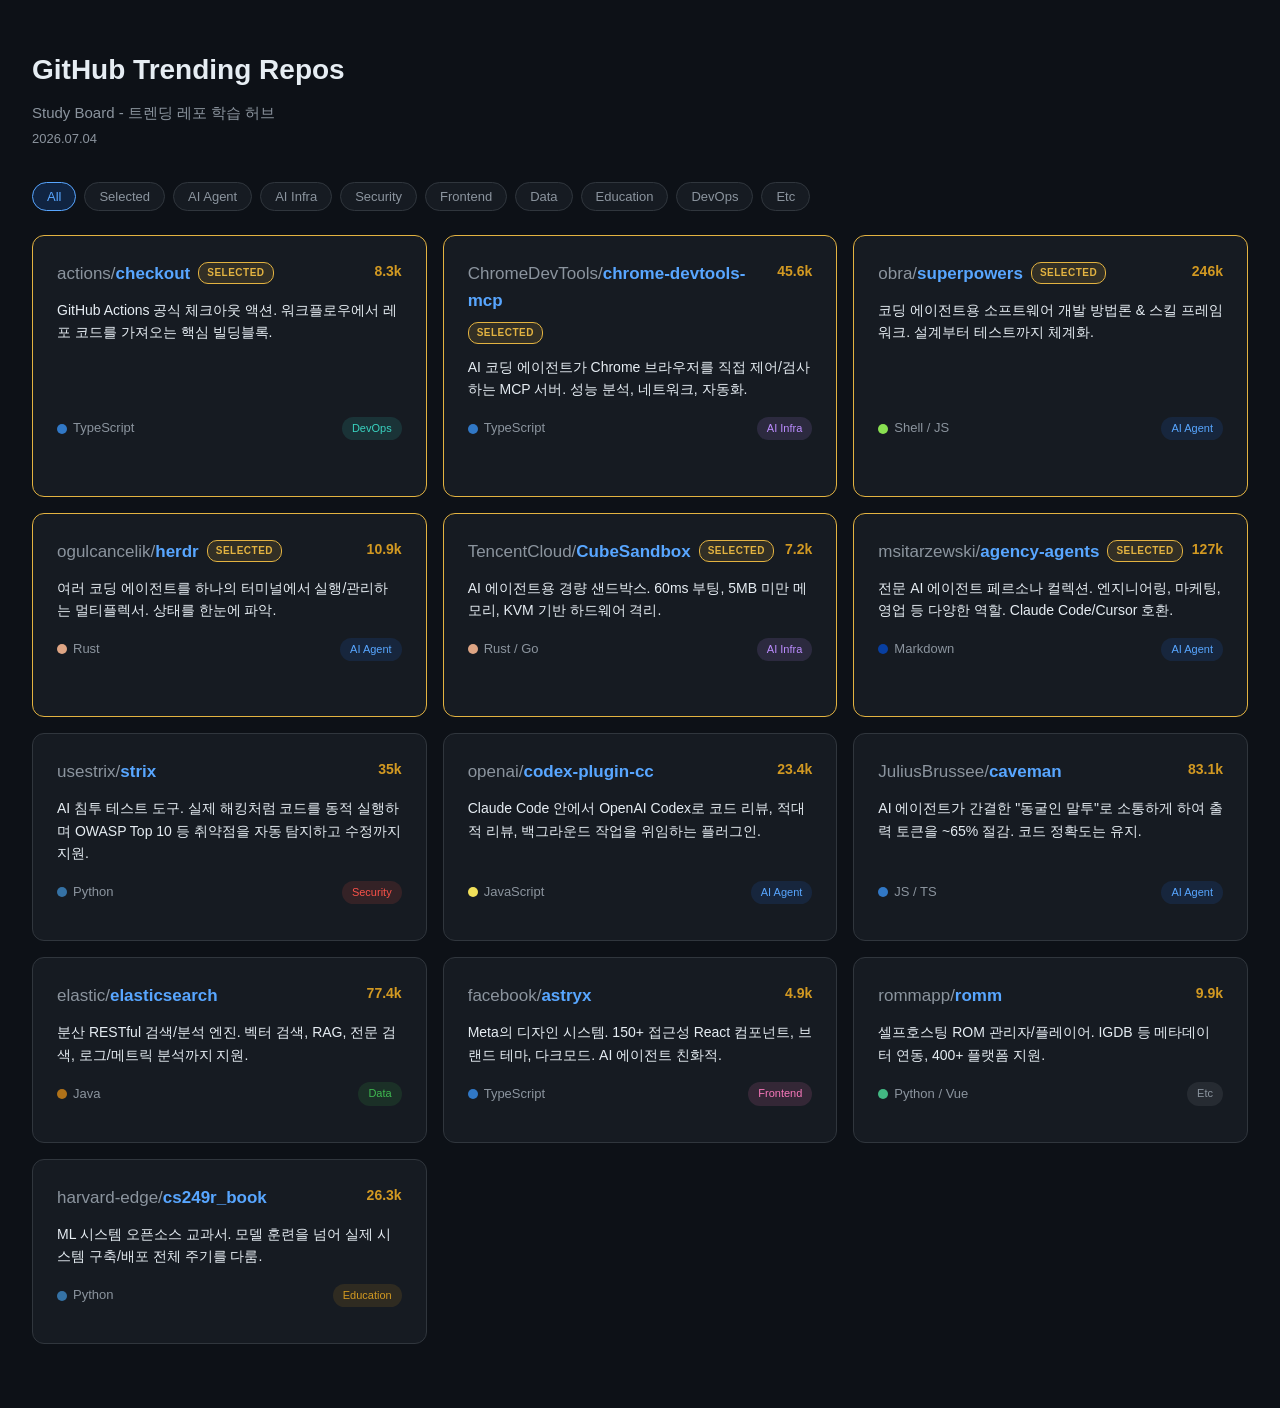
==== commit 56444f60: "Split detail pages into separate HTML files and enhance checkout page - Extract shared styles to sty" ====
--- a/index.html
+++ b/index.html
@@ -4,236 +4,11 @@
 <meta charset="UTF-8">
 <meta name="viewport" content="width=device-width, initial-scale=1.0">
 <title>GitHub Trending Repos Study</title>
-<style>
-  :root {
-    --bg: #0d1117;
-    --surface: #161b22;
-    --surface-hover: #1c2333;
-    --border: #30363d;
-    --text: #e6edf3;
-    --text-dim: #8b949e;
-    --accent: #58a6ff;
-    --accent-dim: #1f6feb33;
-    --green: #3fb950;
-    --orange: #d29922;
-    --purple: #bc8cff;
-    --pink: #f778ba;
-    --red: #f85149;
-    --cyan: #39d2c0;
-    --yellow: #e3b341;
-  }
-  * { margin: 0; padding: 0; box-sizing: border-box; }
-  body {
-    font-family: -apple-system, BlinkMacSystemFont, 'Segoe UI', Helvetica, Arial, sans-serif;
-    background: var(--bg);
-    color: var(--text);
-    line-height: 1.6;
-    min-height: 100vh;
-  }
-  .header {
-    padding: 48px 32px 32px;
-    max-width: 1280px;
-    margin: 0 auto;
-  }
-  .header h1 { font-size: 28px; font-weight: 700; margin-bottom: 8px; }
-  .header p { color: var(--text-dim); font-size: 15px; }
-  .header .date { color: var(--text-dim); font-size: 13px; margin-top: 4px; }
-
-  /* Filters */
-  .filters {
-    max-width: 1280px;
-    margin: 0 auto;
-    padding: 0 32px 24px;
-    display: flex;
-    gap: 8px;
-    flex-wrap: wrap;
-  }
-  .filter-btn {
-    background: var(--surface);
-    border: 1px solid var(--border);
-    color: var(--text-dim);
-    padding: 6px 14px;
-    border-radius: 20px;
-    font-size: 13px;
-    cursor: pointer;
-    transition: all 0.2s;
-  }
-  .filter-btn:hover { border-color: var(--accent); color: var(--text); }
-  .filter-btn.active { background: var(--accent-dim); border-color: var(--accent); color: var(--accent); }
-
-  /* Grid */
-  .grid {
-    max-width: 1280px;
-    margin: 0 auto;
-    padding: 0 32px 64px;
-    display: grid;
-    grid-template-columns: repeat(auto-fill, minmax(360px, 1fr));
-    gap: 16px;
-  }
-
-  /* Card */
-  .card {
-    background: var(--surface);
-    border: 1px solid var(--border);
-    border-radius: 12px;
-    padding: 24px;
-    cursor: pointer;
-    transition: all 0.2s;
-    position: relative;
-    display: flex;
-    flex-direction: column;
-  }
-  .card:hover {
-    border-color: var(--accent);
-    background: var(--surface-hover);
-    transform: translateY(-2px);
-    box-shadow: 0 8px 24px rgba(0,0,0,0.3);
-  }
-  .card.selected { border-color: var(--yellow); }
-  .card.selected:hover { border-color: var(--accent); }
-
-  .card-top {
-    display: flex;
-    justify-content: space-between;
-    align-items: flex-start;
-    margin-bottom: 12px;
-    gap: 8px;
-  }
-  .card-name-wrap { display: flex; align-items: center; gap: 8px; flex-wrap: wrap; }
-  .card-name { font-size: 17px; font-weight: 600; color: var(--accent); word-break: break-word; }
-  .card-name span { color: var(--text-dim); font-weight: 400; }
-  .card-stars { color: var(--orange); font-size: 14px; font-weight: 600; white-space: nowrap; }
-
-  .selected-badge {
-    font-size: 10px;
-    padding: 2px 8px;
-    border-radius: 10px;
-    font-weight: 700;
-    letter-spacing: 0.5px;
-    background: #e3b34122;
-    color: var(--yellow);
-    border: 1px solid var(--yellow);
-    white-space: nowrap;
-  }
-
-  .card-desc { color: var(--text); font-size: 14px; margin-bottom: 16px; flex-grow: 1; }
-
-  .card-meta { display: flex; align-items: center; gap: 16px; flex-wrap: wrap; }
-  .card-lang { display: flex; align-items: center; gap: 6px; font-size: 13px; color: var(--text-dim); }
-  .lang-dot { width: 10px; height: 10px; border-radius: 50%; display: inline-block; }
-  .card-category { font-size: 11px; padding: 3px 10px; border-radius: 12px; font-weight: 500; margin-left: auto; }
-
-  .cat-agent { background: #1f6feb22; color: var(--accent); }
-  .cat-infra { background: #bc8cff22; color: var(--purple); }
-  .cat-security { background: #f8514922; color: var(--red); }
-  .cat-frontend { background: #f778ba22; color: var(--pink); }
-  .cat-data { background: #3fb95022; color: var(--green); }
-  .cat-education { background: #d2992222; color: var(--orange); }
-  .cat-devops { background: #39d2c022; color: var(--cyan); }
-  .cat-etc { background: #8b949e22; color: var(--text-dim); }
-
-  .card-detail-hint { font-size: 12px; color: var(--text-dim); margin-top: 12px; opacity: 0; transition: opacity 0.2s; }
-  .card:hover .card-detail-hint { opacity: 1; }
-
-  /* Detail Page */
-  .detail-page { display: none; max-width: 900px; margin: 0 auto; padding: 0 32px 64px; }
-  .detail-page.open { display: block; }
-
-  .detail-back {
-    display: inline-flex; align-items: center; gap: 6px;
-    color: var(--text-dim); font-size: 14px; cursor: pointer;
-    background: none; border: none; padding: 12px 0; margin-bottom: 16px;
-    transition: color 0.2s;
-  }
-  .detail-back:hover { color: var(--accent); }
-
-  .detail-header {
-    border-bottom: 1px solid var(--border);
-    padding-bottom: 24px;
-    margin-bottom: 32px;
-  }
-  .detail-header h1 { font-size: 26px; color: var(--accent); margin-bottom: 8px; }
-  .detail-header-meta { display: flex; gap: 16px; align-items: center; flex-wrap: wrap; color: var(--text-dim); font-size: 14px; }
-  .detail-header-meta .stars { color: var(--orange); font-weight: 600; }
-
-  .detail-section { margin-bottom: 32px; }
-  .detail-section h2 {
-    font-size: 16px; font-weight: 600; color: var(--text);
-    margin-bottom: 12px; padding-bottom: 8px;
-    border-bottom: 1px solid var(--border);
-  }
-  .detail-section h3 { font-size: 14px; font-weight: 600; color: var(--purple); margin: 16px 0 8px; }
-  .detail-section p { font-size: 14px; color: var(--text); margin-bottom: 8px; }
-  .detail-section ul { padding-left: 20px; font-size: 14px; }
-  .detail-section li { margin-bottom: 6px; color: var(--text); }
-  .detail-section li strong { color: var(--accent); }
-  .detail-section code {
-    background: #1c2333; padding: 2px 6px; border-radius: 4px;
-    font-size: 13px; color: var(--cyan);
-  }
-  .detail-section pre {
-    background: #1c2333; border: 1px solid var(--border);
-    border-radius: 8px; padding: 16px; overflow-x: auto;
-    font-size: 13px; line-height: 1.5; margin: 8px 0 12px;
-    color: var(--text);
-  }
-  .detail-section pre code { background: none; padding: 0; color: var(--text); }
-
-  .detail-tags { display: flex; gap: 8px; flex-wrap: wrap; margin-top: 8px; }
-  .detail-tag {
-    background: var(--border); color: var(--text-dim);
-    padding: 4px 12px; border-radius: 16px; font-size: 13px;
-  }
-
-  .detail-link {
-    display: inline-flex; align-items: center; gap: 8px;
-    background: var(--accent-dim); color: var(--accent);
-    padding: 10px 20px; border-radius: 8px;
-    text-decoration: none; font-size: 14px; font-weight: 500;
-    border: 1px solid transparent; transition: all 0.2s;
-  }
-  .detail-link:hover { border-color: var(--accent); background: #1f6feb44; }
-
-  /* Architecture Table */
-  .arch-table { width: 100%; border-collapse: collapse; margin: 8px 0 12px; font-size: 13px; }
-  .arch-table th, .arch-table td {
-    text-align: left; padding: 8px 12px; border: 1px solid var(--border);
-  }
-  .arch-table th { background: #1c2333; color: var(--text-dim); font-weight: 600; font-size: 12px; text-transform: uppercase; letter-spacing: 0.3px; }
-  .arch-table td { color: var(--text); }
-  .arch-table tr:hover td { background: var(--surface-hover); }
-
-  /* Workflow steps */
-  .workflow-steps { list-style: none; padding-left: 0; counter-reset: step; }
-  .workflow-steps li {
-    counter-increment: step;
-    padding: 12px 16px 12px 48px;
-    position: relative;
-    margin-bottom: 4px;
-    border-radius: 8px;
-    background: #1c2333;
-    font-size: 14px;
-  }
-  .workflow-steps li::before {
-    content: counter(step);
-    position: absolute; left: 16px; top: 12px;
-    width: 22px; height: 22px; border-radius: 50%;
-    background: var(--accent-dim); color: var(--accent);
-    font-size: 12px; font-weight: 700;
-    display: flex; align-items: center; justify-content: center;
-  }
-
-  @media (max-width: 480px) {
-    .header { padding: 32px 16px 24px; }
-    .filters { padding: 0 16px 16px; }
-    .grid { padding: 0 16px 48px; grid-template-columns: 1fr; }
-    .detail-page { padding: 0 16px 48px; }
-  }
-</style>
+<link rel="stylesheet" href="style.css">
 </head>
 <body>
 
-<div class="header" id="mainHeader">
+<div class="header">
   <h1>GitHub Trending Repos</h1>
   <p>Study Board - 트렌딩 레포 학습 허브</p>
   <div class="date">2026.07.04</div>
@@ -254,799 +29,35 @@
 
 <div class="grid" id="repoGrid"></div>
 
-<!-- Detail Page -->
-<div class="detail-page" id="detailPage"></div>
-
 <script>
 const repos = [
-  {
-    id: 'strix', owner: 'usestrix', name: 'strix', stars: '35k',
-    lang: 'Python', langColor: '#3572A5', category: 'security', categoryLabel: 'Security',
-    url: 'https://github.com/usestrix/strix', selected: false,
-    desc: 'AI 침투 테스트 도구. 실제 해킹처럼 코드를 동적 실행하며 OWASP Top 10 등 취약점을 자동 탐지하고 수정까지 지원.',
-    tags: ['AI', 'Security', 'Pentest', 'Python', 'CI/CD']
-  },
-  {
-    id: 'codex-plugin-cc', owner: 'openai', name: 'codex-plugin-cc', stars: '23.4k',
-    lang: 'JavaScript', langColor: '#f1e05a', category: 'agent', categoryLabel: 'AI Agent',
-    url: 'https://github.com/openai/codex-plugin-cc', selected: false,
-    desc: 'Claude Code 안에서 OpenAI Codex로 코드 리뷰, 적대적 리뷰, 백그라운드 작업을 위임하는 플러그인.',
-    tags: ['OpenAI', 'Claude Code', 'Plugin', 'Code Review']
-  },
-  {
-    id: 'caveman', owner: 'JuliusBrussee', name: 'caveman', stars: '83.1k',
-    lang: 'JS / TS', langColor: '#3178c6', category: 'agent', categoryLabel: 'AI Agent',
-    url: 'https://github.com/JuliusBrussee/caveman', selected: false,
-    desc: 'AI 에이전트가 간결한 "동굴인 말투"로 소통하게 하여 출력 토큰을 ~65% 절감. 코드 정확도는 유지.',
-    tags: ['Prompt Engineering', 'Token Optimization', 'Multi-Agent']
-  },
-  {
-    id: 'elasticsearch', owner: 'elastic', name: 'elasticsearch', stars: '77.4k',
-    lang: 'Java', langColor: '#b07219', category: 'data', categoryLabel: 'Data',
-    url: 'https://github.com/elastic/elasticsearch', selected: false,
-    desc: '분산 RESTful 검색/분석 엔진. 벡터 검색, RAG, 전문 검색, 로그/메트릭 분석까지 지원.',
-    tags: ['Java', 'Search', 'Distributed', 'Vector DB', 'RAG']
-  },
-  {
-    id: 'checkout', owner: 'actions', name: 'checkout', stars: '8.3k',
-    lang: 'TypeScript', langColor: '#3178c6', category: 'devops', categoryLabel: 'DevOps',
-    url: 'https://github.com/actions/checkout', selected: true,
-    detail: 'checkout'
-  },
-  {
-    id: 'chrome-devtools-mcp', owner: 'ChromeDevTools', name: 'chrome-devtools-mcp', stars: '45.6k',
-    lang: 'TypeScript', langColor: '#3178c6', category: 'infra', categoryLabel: 'AI Infra',
-    url: 'https://github.com/ChromeDevTools/chrome-devtools-mcp', selected: true,
-    detail: 'chrome-devtools-mcp'
-  },
-  {
-    id: 'astryx', owner: 'facebook', name: 'astryx', stars: '4.9k',
-    lang: 'TypeScript', langColor: '#3178c6', category: 'frontend', categoryLabel: 'Frontend',
-    url: 'https://github.com/facebook/astryx', selected: false,
-    desc: 'Meta의 디자인 시스템. 150+ 접근성 React 컴포넌트, 브랜드 테마, 다크모드. AI 에이전트 친화적.',
-    tags: ['React', 'Design System', 'Meta', 'a11y', 'TypeScript']
-  },
-  {
-    id: 'romm', owner: 'rommapp', name: 'romm', stars: '9.9k',
-    lang: 'Python / Vue', langColor: '#42b883', category: 'etc', categoryLabel: 'Etc',
-    url: 'https://github.com/rommapp/romm', selected: false,
-    desc: '셀프호스팅 ROM 관리자/플레이어. IGDB 등 메타데이터 연동, 400+ 플랫폼 지원.',
-    tags: ['Python', 'Vue', 'Self-hosted', 'Docker', 'Gaming']
-  },
-  {
-    id: 'cs249r_book', owner: 'harvard-edge', name: 'cs249r_book', stars: '26.3k',
-    lang: 'Python', langColor: '#3572A5', category: 'education', categoryLabel: 'Education',
-    url: 'https://github.com/harvard-edge/cs249r_book', selected: false,
-    desc: 'ML 시스템 오픈소스 교과서. 모델 훈련을 넘어 실제 시스템 구축/배포 전체 주기를 다룸.',
-    tags: ['ML Systems', 'TinyML', 'Harvard', 'Textbook', 'Edge Computing']
-  },
-  {
-    id: 'superpowers', owner: 'obra', name: 'superpowers', stars: '246k',
-    lang: 'Shell / JS', langColor: '#89e051', category: 'agent', categoryLabel: 'AI Agent',
-    url: 'https://github.com/obra/superpowers', selected: true,
-    detail: 'superpowers'
-  },
-  {
-    id: 'herdr', owner: 'ogulcancelik', name: 'herdr', stars: '10.9k',
-    lang: 'Rust', langColor: '#dea584', category: 'agent', categoryLabel: 'AI Agent',
-    url: 'https://github.com/ogulcancelik/herdr', selected: true,
-    detail: 'herdr'
-  },
-  {
-    id: 'CubeSandbox', owner: 'TencentCloud', name: 'CubeSandbox', stars: '7.2k',
-    lang: 'Rust / Go', langColor: '#dea584', category: 'infra', categoryLabel: 'AI Infra',
-    url: 'https://github.com/TencentCloud/CubeSandbox', selected: true,
-    detail: 'CubeSandbox'
-  },
-  {
-    id: 'agency-agents', owner: 'msitarzewski', name: 'agency-agents', stars: '127k',
-    lang: 'Markdown', langColor: '#083fa1', category: 'agent', categoryLabel: 'AI Agent',
-    url: 'https://github.com/msitarzewski/agency-agents', selected: true,
-    detail: 'agency-agents'
-  }
+  { id:'strix', owner:'usestrix', name:'strix', stars:'35k', lang:'Python', langColor:'#3572A5', category:'security', categoryLabel:'Security', url:'https://github.com/usestrix/strix', selected:false, desc:'AI 침투 테스트 도구. 실제 해킹처럼 코드를 동적 실행하며 OWASP Top 10 등 취약점을 자동 탐지하고 수정까지 지원.' },
+  { id:'codex-plugin-cc', owner:'openai', name:'codex-plugin-cc', stars:'23.4k', lang:'JavaScript', langColor:'#f1e05a', category:'agent', categoryLabel:'AI Agent', url:'https://github.com/openai/codex-plugin-cc', selected:false, desc:'Claude Code 안에서 OpenAI Codex로 코드 리뷰, 적대적 리뷰, 백그라운드 작업을 위임하는 플러그인.' },
+  { id:'caveman', owner:'JuliusBrussee', name:'caveman', stars:'83.1k', lang:'JS / TS', langColor:'#3178c6', category:'agent', categoryLabel:'AI Agent', url:'https://github.com/JuliusBrussee/caveman', selected:false, desc:'AI 에이전트가 간결한 "동굴인 말투"로 소통하게 하여 출력 토큰을 ~65% 절감. 코드 정확도는 유지.' },
+  { id:'elasticsearch', owner:'elastic', name:'elasticsearch', stars:'77.4k', lang:'Java', langColor:'#b07219', category:'data', categoryLabel:'Data', url:'https://github.com/elastic/elasticsearch', selected:false, desc:'분산 RESTful 검색/분석 엔진. 벡터 검색, RAG, 전문 검색, 로그/메트릭 분석까지 지원.' },
+  { id:'checkout', owner:'actions', name:'checkout', stars:'8.3k', lang:'TypeScript', langColor:'#3178c6', category:'devops', categoryLabel:'DevOps', url:'https://github.com/actions/checkout', selected:true, detail:'detail-checkout.html', desc:'GitHub Actions 공식 체크아웃 액션. 워크플로우에서 레포 코드를 가져오는 핵심 빌딩블록.' },
+  { id:'chrome-devtools-mcp', owner:'ChromeDevTools', name:'chrome-devtools-mcp', stars:'45.6k', lang:'TypeScript', langColor:'#3178c6', category:'infra', categoryLabel:'AI Infra', url:'https://github.com/ChromeDevTools/chrome-devtools-mcp', selected:true, detail:'detail-chrome-devtools-mcp.html', desc:'AI 코딩 에이전트가 Chrome 브라우저를 직접 제어/검사하는 MCP 서버. 성능 분석, 네트워크, 자동화.' },
+  { id:'astryx', owner:'facebook', name:'astryx', stars:'4.9k', lang:'TypeScript', langColor:'#3178c6', category:'frontend', categoryLabel:'Frontend', url:'https://github.com/facebook/astryx', selected:false, desc:'Meta의 디자인 시스템. 150+ 접근성 React 컴포넌트, 브랜드 테마, 다크모드. AI 에이전트 친화적.' },
+  { id:'romm', owner:'rommapp', name:'romm', stars:'9.9k', lang:'Python / Vue', langColor:'#42b883', category:'etc', categoryLabel:'Etc', url:'https://github.com/rommapp/romm', selected:false, desc:'셀프호스팅 ROM 관리자/플레이어. IGDB 등 메타데이터 연동, 400+ 플랫폼 지원.' },
+  { id:'cs249r_book', owner:'harvard-edge', name:'cs249r_book', stars:'26.3k', lang:'Python', langColor:'#3572A5', category:'education', categoryLabel:'Education', url:'https://github.com/harvard-edge/cs249r_book', selected:false, desc:'ML 시스템 오픈소스 교과서. 모델 훈련을 넘어 실제 시스템 구축/배포 전체 주기를 다룸.' },
+  { id:'superpowers', owner:'obra', name:'superpowers', stars:'246k', lang:'Shell / JS', langColor:'#89e051', category:'agent', categoryLabel:'AI Agent', url:'https://github.com/obra/superpowers', selected:true, detail:'detail-superpowers.html', desc:'코딩 에이전트용 소프트웨어 개발 방법론 & 스킬 프레임워크. 설계부터 테스트까지 체계화.' },
+  { id:'herdr', owner:'ogulcancelik', name:'herdr', stars:'10.9k', lang:'Rust', langColor:'#dea584', category:'agent', categoryLabel:'AI Agent', url:'https://github.com/ogulcancelik/herdr', selected:true, detail:'detail-herdr.html', desc:'여러 코딩 에이전트를 하나의 터미널에서 실행/관리하는 멀티플렉서. 상태를 한눈에 파악.' },
+  { id:'CubeSandbox', owner:'TencentCloud', name:'CubeSandbox', stars:'7.2k', lang:'Rust / Go', langColor:'#dea584', category:'infra', categoryLabel:'AI Infra', url:'https://github.com/TencentCloud/CubeSandbox', selected:true, detail:'detail-cubesandbox.html', desc:'AI 에이전트용 경량 샌드박스. 60ms 부팅, 5MB 미만 메모리, KVM 기반 하드웨어 격리.' },
+  { id:'agency-agents', owner:'msitarzewski', name:'agency-agents', stars:'127k', lang:'Markdown', langColor:'#083fa1', category:'agent', categoryLabel:'AI Agent', url:'https://github.com/msitarzewski/agency-agents', selected:true, detail:'detail-agency-agents.html', desc:'전문 AI 에이전트 페르소나 컬렉션. 엔지니어링, 마케팅, 영업 등 다양한 역할. Claude Code/Cursor 호환.' }
 ];
 
-// Non-selected repos short desc/tags
-repos.find(r=>r.id==='checkout').desc = 'GitHub Actions 공식 체크아웃 액션. 워크플로우에서 레포 코드를 가져오는 핵심 빌딩블록.';
-repos.find(r=>r.id==='checkout').tags = ['GitHub Actions', 'CI/CD', 'TypeScript', 'Git'];
-repos.find(r=>r.id==='chrome-devtools-mcp').desc = 'AI 코딩 에이전트가 Chrome 브라우저를 직접 제어/검사하는 MCP 서버. 성능 분석, 네트워크, 자동화.';
-repos.find(r=>r.id==='chrome-devtools-mcp').tags = ['MCP', 'Chrome', 'DevTools', 'TypeScript'];
-repos.find(r=>r.id==='superpowers').desc = '코딩 에이전트용 소프트웨어 개발 방법론 & 스킬 프레임워크. 설계부터 테스트까지 체계화.';
-repos.find(r=>r.id==='superpowers').tags = ['Methodology', 'Skills', 'TDD', 'Sub-agents'];
-repos.find(r=>r.id==='herdr').desc = '여러 코딩 에이전트를 하나의 터미널에서 실행/관리하는 멀티플렉서. 상태를 한눈에 파악.';
-repos.find(r=>r.id==='herdr').tags = ['Rust', 'TUI', 'Multiplexer', 'Process Management'];
-repos.find(r=>r.id==='CubeSandbox').desc = 'AI 에이전트용 경량 샌드박스. 60ms 부팅, 5MB 미만 메모리, KVM 기반 하드웨어 격리.';
-repos.find(r=>r.id==='CubeSandbox').tags = ['Rust', 'Go', 'KVM', 'Sandbox', 'Virtualization'];
-repos.find(r=>r.id==='agency-agents').desc = '전문 AI 에이전트 페르소나 컬렉션. 엔지니어링, 마케팅, 영업 등 다양한 역할. Claude Code/Cursor 호환.';
-repos.find(r=>r.id==='agency-agents').tags = ['Prompt Design', 'Personas', 'Multi-Agent'];
-
-// ============ DETAIL PAGES ============
-const details = {
-  superpowers: `
-    <button class="detail-back" onclick="showGrid()">← Back to list</button>
-    <div class="detail-header">
-      <h1>obra/superpowers</h1>
-      <div class="detail-header-meta">
-        <span class="stars">246k stars</span>
-        <span><span class="lang-dot" style="background:#89e051;display:inline-block;width:10px;height:10px;border-radius:50%"></span> Shell / JavaScript</span>
-        <span class="card-category cat-agent">AI Agent</span>
-      </div>
-    </div>
-
-    <div class="detail-section">
-      <h2>What is it?</h2>
-      <p>코딩 에이전트를 위한 <strong>완전한 소프트웨어 개발 방법론</strong>이자 스킬 프레임워크입니다. 에이전트가 코드를 바로 작성하지 않고, 먼저 목표를 명확히 한 뒤 체계적으로 개발하도록 가이드합니다.</p>
-    </div>
-
-    <div class="detail-section">
-      <h2>Project Structure</h2>
-      <pre><code>superpowers/
-├── skills/                   # 핵심 스킬 라이브러리
-├── .claude-plugin/           # Claude Code 플러그인
-├── .cursor-plugin/           # Cursor 플러그인
-├── .codex-plugin/            # Codex 플러그인
-├── .kimi-plugin/             # Kimi Code 플러그인
-├── .agents/plugins/          # 에이전트별 플러그인 설정
-├── hooks/                    # Git 훅
-├── tests/                    # 테스트 스위트
-├── docs/                     # 문서
-├── CLAUDE.md / AGENTS.md     # 플랫폼별 가이드
-└── scripts/                  # 유틸리티 스크립트</code></pre>
-    </div>
-
-    <div class="detail-section">
-      <h2>Core Workflow (7 Steps)</h2>
-      <p>에이전트가 작업을 시작하면 자동으로 이 워크플로우를 따릅니다:</p>
-      <ol class="workflow-steps">
-        <li><strong>brainstorming</strong> — 소크라테스식 설계 정제. 바로 코딩하지 않고 목표부터 정리</li>
-        <li><strong>using-git-worktrees</strong> — 격리된 개발 워크스페이스 생성 (메인 브랜치 안전)</li>
-        <li><strong>writing-plans</strong> — 2~5분 단위 작업 계획 수립 ("주니어 엔지니어가 이해할 수준")</li>
-        <li><strong>subagent-driven-development</strong> — 하위 에이전트 병렬 실행 + 2단계 검토</li>
-        <li><strong>test-driven-development</strong> — RED → GREEN → REFACTOR 순환 강제</li>
-        <li><strong>requesting-code-review</strong> — 계획 대비 코드 검토</li>
-        <li><strong>finishing-a-development-branch</strong> — 병합/PR 결정</li>
-      </ol>
-    </div>
-
-    <div class="detail-section">
-      <h2>All Skills</h2>
-      <table class="arch-table">
-        <tr><th>카테고리</th><th>스킬</th><th>설명</th></tr>
-        <tr><td rowspan="2">Testing</td><td><code>test-driven-development</code></td><td>RED-GREEN-REFACTOR 순환</td></tr>
-        <tr><td><code>verification-before-completion</code></td><td>수정 사항 확인</td></tr>
-        <tr><td>Debugging</td><td><code>systematic-debugging</code></td><td>4단계 근본원인 분석 프로세스</td></tr>
-        <tr><td rowspan="5">Collaboration</td><td><code>dispatching-parallel-agents</code></td><td>동시 하위 에이전트 실행</td></tr>
-        <tr><td><code>subagent-driven-development</code></td><td>2단계 검토 (사양준수 → 품질)</td></tr>
-        <tr><td><code>requesting-code-review</code></td><td>사전 검토 체크리스트</td></tr>
-        <tr><td><code>receiving-code-review</code></td><td>피드백 응답 처리</td></tr>
-        <tr><td><code>executing-plans</code></td><td>검사점 포함 배치 실행</td></tr>
-        <tr><td rowspan="2">Meta</td><td><code>writing-skills</code></td><td>새 스킬 직접 작성</td></tr>
-        <tr><td><code>using-superpowers</code></td><td>시스템 소개/가이드</td></tr>
-      </table>
-    </div>
-
-    <div class="detail-section">
-      <h2>Installation</h2>
-      <h3>Claude Code</h3>
-      <pre><code>/plugin install superpowers@claude-plugins-official</code></pre>
-      <h3>Cursor</h3>
-      <pre><code>/add-plugin superpowers</code></pre>
-      <h3>Codex CLI / Antigravity</h3>
-      <pre><code>agy plugin install https://github.com/obra/superpowers</code></pre>
-    </div>
-
-    <div class="detail-section">
-      <h2>Learn Points</h2>
-      <ul>
-        <li>AI 에이전트 개발 방법론을 <strong>시스템화</strong>하는 방법</li>
-        <li>스킬/프롬프트 프레임워크의 <strong>아키텍처 패턴</strong></li>
-        <li><strong>2단계 검증</strong>: 사양 준수 → 코드 품질 순서로 검토</li>
-        <li><strong>Git Worktree</strong> 기반 격리 개발 전략</li>
-        <li>TDD와 AI 에이전트의 결합 방식</li>
-      </ul>
-    </div>
-
-    <div class="detail-section">
-      <h2>Tech Stack</h2>
-      <div class="detail-tags">
-        <span class="detail-tag">Shell 54%</span>
-        <span class="detail-tag">JavaScript 39%</span>
-        <span class="detail-tag">TypeScript 2.5%</span>
-        <span class="detail-tag">MIT License</span>
-        <span class="detail-tag">628 commits</span>
-      </div>
-    </div>
-
-    <a class="detail-link" href="https://github.com/obra/superpowers" target="_blank" rel="noopener">
-      <svg width="16" height="16" viewBox="0 0 16 16" fill="currentColor"><path d="M8 0c4.42 0 8 3.58 8 8a8.013 8.013 0 0 1-5.45 7.59c-.4.08-.55-.17-.55-.38 0-.27.01-1.13.01-2.2 0-.75-.25-1.23-.54-1.48 1.78-.2 3.65-.88 3.65-3.95 0-.88-.31-1.59-.82-2.15.08-.2.36-1.02-.08-2.12 0 0-.67-.22-2.2.82-.64-.18-1.32-.27-2-.27-.68 0-1.36.09-2 .27-1.53-1.03-2.2-.82-2.2-.82-.44 1.1-.16 1.92-.08 2.12-.51.56-.82 1.28-.82 2.15 0 3.06 1.86 3.75 3.64 3.95-.23.2-.44.55-.51 1.07-.46.21-1.61.55-2.33-.66-.15-.24-.6-.83-1.23-.82-.67.01-.27.38.01.53.34.19.73.9.82 1.13.16.45.68 1.31 2.69.94 0 .67.01 1.3.01 1.49 0 .21-.15.45-.55.38A7.995 7.995 0 0 1 0 8c0-4.42 3.58-8 8-8Z"/></svg>
-      GitHub에서 보기
-    </a>
-  `,
-
-  herdr: `
-    <button class="detail-back" onclick="showGrid()">← Back to list</button>
-    <div class="detail-header">
-      <h1>ogulcancelik/herdr</h1>
-      <div class="detail-header-meta">
-        <span class="stars">10.9k stars</span>
-        <span><span class="lang-dot" style="background:#dea584;display:inline-block;width:10px;height:10px;border-radius:50%"></span> Rust</span>
-        <span class="card-category cat-agent">AI Agent</span>
-      </div>
-    </div>
-
-    <div class="detail-section">
-      <h2>What is it?</h2>
-      <p>모든 코딩 에이전트를 <strong>하나의 터미널</strong>에서 실행하고, 누가 막혀있고/작업 중이고/완료됐는지 <strong>한눈에</strong> 볼 수 있게 해주는 에이전트 멀티플렉서입니다.</p>
-    </div>
-
-    <div class="detail-section">
-      <h2>Architecture</h2>
-      <pre><code>herdr/
-├── src/              # 핵심 Rust 소스 코드
-├── tests/            # 단위 테스트
-├── vendor/           # 외부 의존성
-├── docs/next/        # Next.js 기반 문서
-├── website/          # 공식 웹사이트
-├── nix/              # Nix 패키지 설정
-├── workers/plugin-marketplace/  # 플러그인 마켓플레이스
-├── Cargo.toml        # Rust 매니페스트
-└── build.rs          # 빌드 스크립트</code></pre>
-    </div>
-
-    <div class="detail-section">
-      <h2>How it Works</h2>
-      <h3>Server-Client Architecture</h3>
-      <p>백그라운드 서버가 세션을 유지하고, 여러 클라이언트가 접속하는 구조입니다. tmux와 유사하지만 에이전트에 특화되었습니다.</p>
-      <ol class="workflow-steps">
-        <li><code>herdr</code> 실행 → 백그라운드 서버 시작 (또는 기존 세션 연결)</li>
-        <li>워크스페이스/탭/패널 생성 및 관리</li>
-        <li>각 패널에서 코딩 에이전트 실행</li>
-        <li>서버가 세션 유지 → detach해도 에이전트 계속 실행</li>
-        <li>다시 <code>herdr</code> 실행 → 기존 세션에 재연결</li>
-      </ol>
-
-      <h3>Agent Status Tracking</h3>
-      <table class="arch-table">
-        <tr><th>상태</th><th>의미</th></tr>
-        <tr><td style="color:#f85149">● Blocked</td><td>에이전트가 사용자 입력을 기다리는 중</td></tr>
-        <tr><td style="color:#d29922">● Working</td><td>에이전트가 작업 수행 중</td></tr>
-        <tr><td style="color:#58a6ff">● Done</td><td>작업 완료</td></tr>
-        <tr><td style="color:#3fb950">● Idle</td><td>대기 상태</td></tr>
-      </table>
-    </div>
-
-    <div class="detail-section">
-      <h2>Key Features</h2>
-      <ul>
-        <li><strong>진정한 터미널</strong> — 각 에이전트가 시뮬레이션이 아닌 실제 터미널 획득</li>
-        <li><strong>세션 지속성</strong> — 연결 해제해도 백그라운드에서 계속 실행</li>
-        <li><strong>원격 접속</strong> — <code>herdr --remote</code>로 VPS 서버 제어</li>
-        <li><strong>소켓 API</strong> — 프로그래밍 방식으로 herdr 제어 가능</li>
-        <li><strong>플러그인 시스템</strong> — 사용자 정의 확장</li>
-        <li><strong>마우스 네이티브</strong> — 클릭, 드래그, 분할 모두 지원</li>
-        <li><strong>15+ 에이전트 자동 감지</strong> — 프로세스 이름 + 출력 휴리스틱</li>
-      </ul>
-    </div>
-
-    <div class="detail-section">
-      <h2>Installation</h2>
-      <pre><code># Quick install
-curl -fsSL https://herdr.dev/install.sh | sh
-
-# Homebrew
-brew install herdr
-
-# From source
-git clone https://github.com/ogulcancelik/herdr
-cd herdr
-cargo build --release</code></pre>
-    </div>
-
-    <div class="detail-section">
-      <h2>Learn Points</h2>
-      <ul>
-        <li><strong>Rust</strong>로 터미널 멀티플렉서 구현하는 방법</li>
-        <li><strong>PTY(Pseudo Terminal)</strong> 핸들링과 프로세스 관리</li>
-        <li><strong>TUI(Terminal UI)</strong> 개발 패턴</li>
-        <li><strong>Server-Client 분리</strong> 아키텍처 (Unix Socket)</li>
-        <li><strong>상태 머신</strong> 패턴으로 에이전트 라이프사이클 관리</li>
-        <li>단일 바이너리 배포 전략 (~10MB)</li>
-      </ul>
-    </div>
-
-    <div class="detail-section">
-      <h2>Tech Stack</h2>
-      <div class="detail-tags">
-        <span class="detail-tag">Rust 90%</span>
-        <span class="detail-tag">MDX 2%</span>
-        <span class="detail-tag">Python 2%</span>
-        <span class="detail-tag">AGPL-3.0</span>
-        <span class="detail-tag">1,001 commits</span>
-        <span class="detail-tag">643 forks</span>
-      </div>
-    </div>
-
-    <a class="detail-link" href="https://github.com/ogulcancelik/herdr" target="_blank" rel="noopener">
-      <svg width="16" height="16" viewBox="0 0 16 16" fill="currentColor"><path d="M8 0c4.42 0 8 3.58 8 8a8.013 8.013 0 0 1-5.45 7.59c-.4.08-.55-.17-.55-.38 0-.27.01-1.13.01-2.2 0-.75-.25-1.23-.54-1.48 1.78-.2 3.65-.88 3.65-3.95 0-.88-.31-1.59-.82-2.15.08-.2.36-1.02-.08-2.12 0 0-.67-.22-2.2.82-.64-.18-1.32-.27-2-.27-.68 0-1.36.09-2 .27-1.53-1.03-2.2-.82-2.2-.82-.44 1.1-.16 1.92-.08 2.12-.51.56-.82 1.28-.82 2.15 0 3.06 1.86 3.75 3.64 3.95-.23.2-.44.55-.51 1.07-.46.21-1.61.55-2.33-.66-.15-.24-.6-.83-1.23-.82-.67.01-.27.38.01.53.34.19.73.9.82 1.13.16.45.68 1.31 2.69.94 0 .67.01 1.3.01 1.49 0 .21-.15.45-.55.38A7.995 7.995 0 0 1 0 8c0-4.42 3.58-8 8-8Z"/></svg>
-      GitHub에서 보기
-    </a>
-  `,
-
-  'agency-agents': `
-    <button class="detail-back" onclick="showGrid()">← Back to list</button>
-    <div class="detail-header">
-      <h1>msitarzewski/agency-agents</h1>
-      <div class="detail-header-meta">
-        <span class="stars">127k stars</span>
-        <span><span class="lang-dot" style="background:#083fa1;display:inline-block;width:10px;height:10px;border-radius:50%"></span> Markdown</span>
-        <span class="card-category cat-agent">AI Agent</span>
-      </div>
-    </div>
-
-    <div class="detail-section">
-      <h2>What is it?</h2>
-      <p>각 분야 전문가 역할을 하는 <strong>AI 에이전트 페르소나 컬렉션</strong>입니다. 마크다운 파일로 정의되며, Claude Code, Cursor, Copilot 등 다양한 도구에 설치해 사용합니다.</p>
-    </div>
-
-    <div class="detail-section">
-      <h2>Project Structure</h2>
-      <pre><code>agency-agents/
-├── engineering/          # 35개 에이전트
-├── marketing/            # 44개 에이전트
-├── sales/                # 10개 에이전트
-├── design/               # 9개 에이전트
-├── product/              # 5개 에이전트
-├── project-management/   # 7개 에이전트
-├── testing/              # 테스트 팀
-├── finance/              # 재무
-├── strategy/             # 전략
-├── security/             # 보안
-├── support/              # 지원
-├── specialized/          # 특화 역할
-├── scripts/              # 설치/통합 스크립트
-├── divisions.json        # 부서 메타데이터
-└── tools.json            # 지원 도구 정보</code></pre>
-    </div>
-
-    <div class="detail-section">
-      <h2>Agent Roster (주요 역할)</h2>
-      <table class="arch-table">
-        <tr><th>부서</th><th>수</th><th>주요 역할</th></tr>
-        <tr><td>Engineering</td><td>35</td><td>프론트엔드, 백엔드 아키텍트, AI 엔지니어, DevOps, SRE, 코드 리뷰어</td></tr>
-        <tr><td>Marketing</td><td>44</td><td>SEO, TikTok 전략가, Reddit 빌더, LinkedIn 크리에이터, 팟캐스트</td></tr>
-        <tr><td>Sales</td><td>10</td><td>아웃바운드, 딜 전략가, 영업 엔지니어, 파이프라인 분석가</td></tr>
-        <tr><td>Design</td><td>9</td><td>UI 디자이너, UX 연구원, 브랜드 가디언, 이미지 프롬프트 엔지니어</td></tr>
-        <tr><td>Product</td><td>5</td><td>스프린트 우선순위, 트렌드 연구원, 피드백 종합, PM</td></tr>
-        <tr><td>PM</td><td>7</td><td>스튜디오 프로듀서, 프로젝트 셰퍼드, Jira 관리자</td></tr>
-      </table>
-    </div>
-
-    <div class="detail-section">
-      <h2>Agent Definition Format</h2>
-      <p>각 에이전트는 마크다운 파일(<code>{부서}-{역할}.md</code>)로 정의됩니다:</p>
-      <pre><code># [역할명]
-
-## Identity
-[성격, 전문성 설명]
-
-## Core Responsibilities
-- [책임 1]
-- [책임 2]
-
-## Workflow
-[단계별 프로세스]
-
-## Technical Deliverables
-[코드 예제 및 구현]
-
-## Success Metrics
-[측정 가능한 결과]</code></pre>
-    </div>
-
-    <div class="detail-section">
-      <h2>Installation</h2>
-      <h3>Native App (macOS)</h3>
-      <pre><code>brew install --cask msitarzewski/agency-agents/agency-agents</code></pre>
-      <h3>Claude Code</h3>
-      <pre><code>./scripts/install.sh --tool claude-code
-# 또는 직접 복사
-cp engineering/*.md ~/.claude/agents/</code></pre>
-      <h3>Interactive</h3>
-      <pre><code>./scripts/install.sh                    # 대화형 마법사
-./scripts/install.sh --list teams       # 팀 목록 확인
-./scripts/install.sh --tool cursor      # Cursor용
-./scripts/install.sh --tool copilot     # Copilot용
-./scripts/install.sh --tool gemini-cli  # Gemini용</code></pre>
-    </div>
-
-    <div class="detail-section">
-      <h2>Learn Points</h2>
-      <ul>
-        <li><strong>효과적인 시스템 프롬프트</strong> 작성 기법 (100+ 실전 예시)</li>
-        <li><strong>페르소나 설계</strong> — 성격, 워크플로우, 톤 정의 패턴</li>
-        <li><strong>에이전트 역할 분리</strong> — 부서별 전문화 전략</li>
-        <li>마크다운 기반 <strong>선언적 에이전트 정의</strong> 방식</li>
-        <li><strong>Multi-tool 호환</strong> 설치 스크립트 설계</li>
-      </ul>
-    </div>
-
-    <div class="detail-section">
-      <h2>Supported Tools</h2>
-      <div class="detail-tags">
-        <span class="detail-tag">Claude Code</span>
-        <span class="detail-tag">Cursor</span>
-        <span class="detail-tag">GitHub Copilot</span>
-        <span class="detail-tag">Gemini CLI</span>
-        <span class="detail-tag">Codex</span>
-        <span class="detail-tag">OpenCode</span>
-        <span class="detail-tag">Windsurf</span>
-        <span class="detail-tag">Kimi Code</span>
-        <span class="detail-tag">Aider</span>
-      </div>
-    </div>
-
-    <a class="detail-link" href="https://github.com/msitarzewski/agency-agents" target="_blank" rel="noopener">
-      <svg width="16" height="16" viewBox="0 0 16 16" fill="currentColor"><path d="M8 0c4.42 0 8 3.58 8 8a8.013 8.013 0 0 1-5.45 7.59c-.4.08-.55-.17-.55-.38 0-.27.01-1.13.01-2.2 0-.75-.25-1.23-.54-1.48 1.78-.2 3.65-.88 3.65-3.95 0-.88-.31-1.59-.82-2.15.08-.2.36-1.02-.08-2.12 0 0-.67-.22-2.2.82-.64-.18-1.32-.27-2-.27-.68 0-1.36.09-2 .27-1.53-1.03-2.2-.82-2.2-.82-.44 1.1-.16 1.92-.08 2.12-.51.56-.82 1.28-.82 2.15 0 3.06 1.86 3.75 3.64 3.95-.23.2-.44.55-.51 1.07-.46.21-1.61.55-2.33-.66-.15-.24-.6-.83-1.23-.82-.67.01-.27.38.01.53.34.19.73.9.82 1.13.16.45.68 1.31 2.69.94 0 .67.01 1.3.01 1.49 0 .21-.15.45-.55.38A7.995 7.995 0 0 1 0 8c0-4.42 3.58-8 8-8Z"/></svg>
-      GitHub에서 보기
-    </a>
-  `,
-
-  'chrome-devtools-mcp': `
-    <button class="detail-back" onclick="showGrid()">← Back to list</button>
-    <div class="detail-header">
-      <h1>ChromeDevTools/chrome-devtools-mcp</h1>
-      <div class="detail-header-meta">
-        <span class="stars">45.6k stars</span>
-        <span><span class="lang-dot" style="background:#3178c6;display:inline-block;width:10px;height:10px;border-radius:50%"></span> TypeScript</span>
-        <span class="card-category cat-infra">AI Infra</span>
-      </div>
-    </div>
-
-    <div class="detail-section">
-      <h2>What is it?</h2>
-      <p>AI 코딩 에이전트(Claude, Cursor, Copilot 등)가 <strong>라이브 Chrome 브라우저를 제어하고 검사</strong>할 수 있게 하는 MCP(Model Context Protocol) 서버입니다.</p>
-    </div>
-
-    <div class="detail-section">
-      <h2>Project Structure</h2>
-      <pre><code>chrome-devtools-mcp/
-├── src/                    # 핵심 소스 코드
-├── docs/                   # 도구 참조, CLI, 트러블슈팅
-├── skills/                 # AI 에이전트용 스킬 정의
-├── tests/                  # 테스트 스위트
-├── .claude-plugin/         # Claude 플러그인 설정
-├── .cursor-plugin/         # Cursor 플러그인 설정
-├── .gemini/                # Gemini 설정
-├── rollup.config.mjs       # 번들링 설정
-├── puppeteer.config.cjs    # Puppeteer 설정
-└── package.json</code></pre>
-    </div>
-
-    <div class="detail-section">
-      <h2>MCP Tools (51 tools)</h2>
-      <table class="arch-table">
-        <tr><th>카테고리</th><th>수</th><th>주요 도구</th></tr>
-        <tr><td>Automation</td><td>10</td><td><code>click</code>, <code>fill</code>, <code>fill_form</code>, <code>drag</code>, <code>hover</code>, <code>press_key</code>, <code>type_text</code>, <code>upload_file</code></td></tr>
-        <tr><td>Navigation</td><td>6</td><td><code>navigate_page</code>, <code>new_page</code>, <code>select_page</code>, <code>list_pages</code>, <code>wait_for</code></td></tr>
-        <tr><td>Performance</td><td>3</td><td><code>performance_start_trace</code>, <code>performance_stop_trace</code>, <code>performance_analyze_insight</code></td></tr>
-        <tr><td>Network</td><td>2</td><td><code>list_network_requests</code>, <code>get_network_request</code></td></tr>
-        <tr><td>Debugging</td><td>8</td><td><code>take_screenshot</code>, <code>take_snapshot</code>, <code>evaluate_script</code>, <code>lighthouse_audit</code>, <code>screencast_start/stop</code></td></tr>
-        <tr><td>Memory</td><td>11</td><td><code>take_heapsnapshot</code>, <code>compare_heapsnapshots</code>, <code>get_heapsnapshot_class_nodes</code></td></tr>
-        <tr><td>Extensions</td><td>5</td><td><code>install_extension</code>, <code>list_extensions</code>, <code>reload_extension</code></td></tr>
-        <tr><td>Emulation</td><td>2</td><td><code>emulate</code> (디바이스), <code>resize_page</code></td></tr>
-        <tr><td>3rd Party</td><td>4</td><td><code>execute_3p_developer_tool</code>, <code>list_webmcp_tools</code></td></tr>
-      </table>
-    </div>
-
-    <div class="detail-section">
-      <h2>Installation</h2>
-      <h3>Claude Code</h3>
-      <pre><code>claude mcp add chrome-devtools --scope user npx chrome-devtools-mcp@latest</code></pre>
-      <h3>Universal (MCP JSON config)</h3>
-      <pre><code>{
-  "mcpServers": {
-    "chrome-devtools": {
-      "command": "npx",
-      "args": ["-y", "chrome-devtools-mcp@latest"]
-    }
-  }
-}</code></pre>
-      <h3>Slim Mode (경량)</h3>
-      <pre><code>npx chrome-devtools-mcp@latest --slim --headless</code></pre>
-    </div>
-
-    <div class="detail-section">
-      <h2>Supported Agents</h2>
-      <table class="arch-table">
-        <tr><th>에이전트</th><th>설치 방식</th></tr>
-        <tr><td>Claude Code</td><td>CLI 또는 플러그인</td></tr>
-        <tr><td>Cursor</td><td>설정 UI / 원클릭 버튼</td></tr>
-        <tr><td>VS Code Copilot</td><td>플러그인 (권장)</td></tr>
-        <tr><td>Gemini CLI</td><td><code>gemini mcp add</code></td></tr>
-        <tr><td>Cline</td><td>표준 MCP 설정</td></tr>
-        <tr><td>Antigravity</td><td>URL 지정 연결</td></tr>
-      </table>
-    </div>
-
-    <div class="detail-section">
-      <h2>Learn Points</h2>
-      <ul>
-        <li><strong>MCP(Model Context Protocol)</strong> 서버 구현 방법</li>
-        <li><strong>Chrome DevTools Protocol</strong> 활용 패턴</li>
-        <li>AI 에이전트 ↔ 브라우저 <strong>통합 아키텍처</strong></li>
-        <li><strong>Puppeteer</strong> 기반 브라우저 자동화</li>
-        <li>성능 추적/메모리 분석 등 <strong>DevTools 심화</strong></li>
-      </ul>
-    </div>
-
-    <div class="detail-section">
-      <h2>Tech Stack</h2>
-      <div class="detail-tags">
-        <span class="detail-tag">TypeScript</span>
-        <span class="detail-tag">Node.js LTS</span>
-        <span class="detail-tag">Puppeteer</span>
-        <span class="detail-tag">Rollup</span>
-        <span class="detail-tag">MCP Protocol</span>
-      </div>
-    </div>
-
-    <a class="detail-link" href="https://github.com/ChromeDevTools/chrome-devtools-mcp" target="_blank" rel="noopener">
-      <svg width="16" height="16" viewBox="0 0 16 16" fill="currentColor"><path d="M8 0c4.42 0 8 3.58 8 8a8.013 8.013 0 0 1-5.45 7.59c-.4.08-.55-.17-.55-.38 0-.27.01-1.13.01-2.2 0-.75-.25-1.23-.54-1.48 1.78-.2 3.65-.88 3.65-3.95 0-.88-.31-1.59-.82-2.15.08-.2.36-1.02-.08-2.12 0 0-.67-.22-2.2.82-.64-.18-1.32-.27-2-.27-.68 0-1.36.09-2 .27-1.53-1.03-2.2-.82-2.2-.82-.44 1.1-.16 1.92-.08 2.12-.51.56-.82 1.28-.82 2.15 0 3.06 1.86 3.75 3.64 3.95-.23.2-.44.55-.51 1.07-.46.21-1.61.55-2.33-.66-.15-.24-.6-.83-1.23-.82-.67.01-.27.38.01.53.34.19.73.9.82 1.13.16.45.68 1.31 2.69.94 0 .67.01 1.3.01 1.49 0 .21-.15.45-.55.38A7.995 7.995 0 0 1 0 8c0-4.42 3.58-8 8-8Z"/></svg>
-      GitHub에서 보기
-    </a>
-  `,
-
-  CubeSandbox: `
-    <button class="detail-back" onclick="showGrid()">← Back to list</button>
-    <div class="detail-header">
-      <h1>TencentCloud/CubeSandbox</h1>
-      <div class="detail-header-meta">
-        <span class="stars">7.2k stars</span>
-        <span><span class="lang-dot" style="background:#dea584;display:inline-block;width:10px;height:10px;border-radius:50%"></span> Rust / Go</span>
-        <span class="card-category cat-infra">AI Infra</span>
-      </div>
-    </div>
-
-    <div class="detail-section">
-      <h2>What is it?</h2>
-      <p>LLM이 생성한 코드를 <strong>안전하게 실행</strong>하기 위한 고성능 샌드박스 서비스입니다. KVM 기반 microVM으로 60ms 부팅, 5MB 미만 메모리 오버헤드를 달성합니다.</p>
-    </div>
-
-    <div class="detail-section">
-      <h2>Architecture</h2>
-      <pre><code>CubeSandbox/
-├── CubeAPI/          # REST API 게이트웨이 (Rust, E2B 호환)
-├── CubeMaster/       # 클러스터 오케스트레이터
-├── Cubelet/          # 컴퓨팅 노드 로컬 스케줄링
-├── CubeProxy/        # 리버스 프록시 (E2B 프로토콜 호환)
-├── CubeVS/           # eBPF 기반 가상 스위치
-├── CubeEgress/       # 보안 게이트웨이 (OpenResty)
-├── CubeHypervisor/   # KVM 가상화 계층
-├── CubeShim/         # containerd Shim v2
-├── cubecow/          # Copy-on-Write 스냅샷 엔진
-├── cubelog/          # 로깅 시스템
-├── sdk/              # Python 클라이언트 SDK
-└── web/              # 웹 콘솔 UI</code></pre>
-    </div>
-
-    <div class="detail-section">
-      <h2>Performance Benchmarks</h2>
-      <table class="arch-table">
-        <tr><th>시나리오</th><th>평균</th><th>P95</th><th>P99</th></tr>
-        <tr><td>단일 동시성 부팅</td><td>&lt; 60ms</td><td>-</td><td>-</td></tr>
-        <tr><td>50개 동시 생성</td><td>67ms</td><td>90ms</td><td>137ms</td></tr>
-      </table>
-      <h3>vs Docker vs Traditional VM</h3>
-      <table class="arch-table">
-        <tr><th>메트릭</th><th>Docker</th><th>전통 VM</th><th>CubeSandbox</th></tr>
-        <tr><td>격리 수준</td><td>낮음 (공유 커널)</td><td>높음</td><td style="color:var(--green)">극도로 높음</td></tr>
-        <tr><td>부팅 속도</td><td>~200ms</td><td>수 초</td><td style="color:var(--green)">&lt; 60ms</td></tr>
-        <tr><td>메모리 오버헤드</td><td>낮음</td><td>높음</td><td style="color:var(--green)">&lt; 5MB</td></tr>
-        <tr><td>밀도</td><td>높음</td><td>낮음</td><td style="color:var(--green)">극도로 높음</td></tr>
-      </table>
-    </div>
-
-    <div class="detail-section">
-      <h2>Key Features</h2>
-      <ul>
-        <li><strong>하드웨어 수준 격리</strong> — 각 샌드박스가 자체 Guest OS 커널 보유 (Docker 커널 탈출 불가)</li>
-        <li><strong>E2B SDK 호환</strong> — URL 환경변수 하나만 바꾸면 마이그레이션 완료</li>
-        <li><strong>eBPF 가상 스위치</strong> — 커널 레벨 네트워크 격리</li>
-        <li><strong>자격증명 금고</strong> — API 키가 샌드박스에 진입하지 않음</li>
-        <li><strong>CubeCoW 스냅샷</strong> — 이벤트 레벨 스냅샷, 즉시 복제, 롤백</li>
-        <li><strong>송신 제어</strong> — 도메인 허용 목록, 즉시 차단, 감사 로그</li>
-        <li><strong>웹 콘솔</strong> — 브라우저 기반 시각적 관리</li>
-      </ul>
-    </div>
-
-    <div class="detail-section">
-      <h2>How it Works</h2>
-      <ol class="workflow-steps">
-        <li><strong>RustVMM + KVM</strong>으로 microVM 생성 (각각 자체 커널)</li>
-        <li><strong>eBPF 기반 CubeVS</strong>가 커널 레벨에서 네트워크 격리</li>
-        <li><strong>CubeEgress</strong>가 L7 도메인 필터링 + 자격증명 주입</li>
-        <li><strong>CubeCoW</strong>가 Copy-on-Write 스냅샷으로 상태 관리</li>
-        <li>E2B 호환 REST API로 외부에서 제어</li>
-      </ol>
-    </div>
-
-    <div class="detail-section">
-      <h2>Installation</h2>
-      <p>요구사항: <strong>x86_64 Linux</strong> + <strong>KVM 지원</strong></p>
-      <table class="arch-table">
-        <tr><th>배포 유형</th><th>설명</th><th>권장</th></tr>
-        <tr><td>PVM / 클라우드 VM</td><td>중첩 가상화 불필요</td><td style="color:var(--green)">권장</td></tr>
-        <tr><td>베어메탈</td><td>최고 성능</td><td style="color:var(--green)">권장</td></tr>
-        <tr><td>QEMU VM</td><td>개발/테스트용</td><td>가능 (느림)</td></tr>
-      </table>
-      <p>설정 후 <code>http://&lt;IP&gt;:12088</code>에서 웹 콘솔 접근</p>
-    </div>
-
-    <div class="detail-section">
-      <h2>Learn Points</h2>
-      <ul>
-        <li><strong>경량 가상화(microVM)</strong> 기술 — RustVMM, KVM 내부 구조</li>
-        <li><strong>eBPF</strong> 기반 커널 레벨 네트워킹</li>
-        <li><strong>Rust + Go</strong> 시스템 프로그래밍 실전</li>
-        <li><strong>Copy-on-Write</strong> 스냅샷 메커니즘</li>
-        <li><strong>containerd Shim v2</strong> API 통합</li>
-        <li>E2B 호환 API 설계 전략</li>
-      </ul>
-    </div>
-
-    <div class="detail-section">
-      <h2>Tech Stack</h2>
-      <div class="detail-tags">
-        <span class="detail-tag">Rust (CubeAPI, Master)</span>
-        <span class="detail-tag">Go</span>
-        <span class="detail-tag">KVM</span>
-        <span class="detail-tag">RustVMM</span>
-        <span class="detail-tag">eBPF</span>
-        <span class="detail-tag">OpenResty/Lua</span>
-        <span class="detail-tag">Python SDK</span>
-        <span class="detail-tag">Apache 2.0</span>
-      </div>
-    </div>
-
-    <a class="detail-link" href="https://github.com/TencentCloud/CubeSandbox" target="_blank" rel="noopener">
-      <svg width="16" height="16" viewBox="0 0 16 16" fill="currentColor"><path d="M8 0c4.42 0 8 3.58 8 8a8.013 8.013 0 0 1-5.45 7.59c-.4.08-.55-.17-.55-.38 0-.27.01-1.13.01-2.2 0-.75-.25-1.23-.54-1.48 1.78-.2 3.65-.88 3.65-3.95 0-.88-.31-1.59-.82-2.15.08-.2.36-1.02-.08-2.12 0 0-.67-.22-2.2.82-.64-.18-1.32-.27-2-.27-.68 0-1.36.09-2 .27-1.53-1.03-2.2-.82-2.2-.82-.44 1.1-.16 1.92-.08 2.12-.51.56-.82 1.28-.82 2.15 0 3.06 1.86 3.75 3.64 3.95-.23.2-.44.55-.51 1.07-.46.21-1.61.55-2.33-.66-.15-.24-.6-.83-1.23-.82-.67.01-.27.38.01.53.34.19.73.9.82 1.13.16.45.68 1.31 2.69.94 0 .67.01 1.3.01 1.49 0 .21-.15.45-.55.38A7.995 7.995 0 0 1 0 8c0-4.42 3.58-8 8-8Z"/></svg>
-      GitHub에서 보기
-    </a>
-  `,
-
-  checkout: `
-    <button class="detail-back" onclick="showGrid()">← Back to list</button>
-    <div class="detail-header">
-      <h1>actions/checkout</h1>
-      <div class="detail-header-meta">
-        <span class="stars">8.3k stars</span>
-        <span><span class="lang-dot" style="background:#3178c6;display:inline-block;width:10px;height:10px;border-radius:50%"></span> TypeScript</span>
-        <span class="card-category cat-devops">DevOps</span>
-      </div>
-    </div>
-
-    <div class="detail-section">
-      <h2>What is it?</h2>
-      <p>GitHub Actions에서 저장소를 <code>$GITHUB_WORKSPACE</code>에 체크아웃하는 <strong>공식 액션</strong>입니다. 거의 모든 GitHub Actions 워크플로우의 첫 번째 단계로 사용됩니다.</p>
-    </div>
-
-    <div class="detail-section">
-      <h2>Project Structure</h2>
-      <pre><code>actions/checkout/
-├── src/              # TypeScript 소스 코드
-├── __test__/         # 테스트 코드
-├── adrs/             # Architecture Decision Records
-├── dist/             # 빌드된 배포 파일
-├── action.yml        # 액션 메타데이터 (inputs/outputs 정의)
-└── package.json      # Node.js 의존성</code></pre>
-    </div>
-
-    <div class="detail-section">
-      <h2>Key Configuration (action.yml inputs)</h2>
-      <table class="arch-table">
-        <tr><th>Input</th><th>기본값</th><th>설명</th></tr>
-        <tr><td><code>repository</code></td><td><code>github.repository</code></td><td>체크아웃할 레포</td></tr>
-        <tr><td><code>ref</code></td><td>기본 브랜치</td><td>브랜치/태그/SHA</td></tr>
-        <tr><td><code>token</code></td><td><code>github.token</code></td><td>인증 토큰</td></tr>
-        <tr><td><code>ssh-key</code></td><td>-</td><td>SSH 키 인증</td></tr>
-        <tr><td><code>fetch-depth</code></td><td>1</td><td>커밋 히스토리 깊이 (0=전체)</td></tr>
-        <tr><td><code>fetch-tags</code></td><td>false</td><td>태그 포함 여부</td></tr>
-        <tr><td><code>sparse-checkout</code></td><td>-</td><td>특정 경로만 가져오기</td></tr>
-        <tr><td><code>submodules</code></td><td>false</td><td>서브모듈 처리</td></tr>
-        <tr><td><code>lfs</code></td><td>false</td><td>Git LFS 파일 다운로드</td></tr>
-        <tr><td><code>clean</code></td><td>true</td><td>git clean/reset 실행</td></tr>
-        <tr><td><code>persist-credentials</code></td><td>true</td><td>자격증명 유지</td></tr>
-      </table>
-    </div>
-
-    <div class="detail-section">
-      <h2>Usage Patterns</h2>
-      <h3>Basic</h3>
-      <pre><code>- uses: actions/checkout@v7</code></pre>
-      <h3>Full history</h3>
-      <pre><code>- uses: actions/checkout@v7
-  with:
-    fetch-depth: 0</code></pre>
-      <h3>Sparse checkout (특정 폴더만)</h3>
-      <pre><code>- uses: actions/checkout@v7
-  with:
-    sparse-checkout: |
-      .github
-      src</code></pre>
-      <h3>Multiple repos</h3>
-      <pre><code>- uses: actions/checkout@v7
-  with:
-    path: main
-- uses: actions/checkout@v7
-  with:
-    repository: my-org/tools
-    path: tools</code></pre>
-      <h3>PR commit push</h3>
-      <pre><code>- uses: actions/checkout@v7
-  with:
-    ref: \${{ github.head_ref }}
-- run: |
-    git config user.name "github-actions[bot]"
-    git commit -am "automated changes"
-    git push</code></pre>
-    </div>
-
-    <div class="detail-section">
-      <h2>Security: pwn request 방지</h2>
-      <p>Fork PR 체크아웃은 기본적으로 <strong>거부</strong>됩니다. <code>allow-unsafe-pr-checkout</code>을 명시적으로 켜야 합니다. 이는 악의적인 PR이 시크릿에 접근하는 것을 방지합니다.</p>
-      <p>v6부터 자격증명은 <code>$RUNNER_TEMP</code> 아래 별도 파일에 저장됩니다.</p>
-    </div>
-
-    <div class="detail-section">
-      <h2>Learn Points</h2>
-      <ul>
-        <li><strong>GitHub Actions 액션</strong> 개발 구조 (<code>action.yml</code> + TypeScript)</li>
-        <li><strong>Git 내부 동작</strong> — fetch, sparse-checkout, shallow clone 등</li>
-        <li><strong>보안 설계</strong> — pwn request 방지, 자격증명 관리</li>
-        <li><strong>ADR(Architecture Decision Records)</strong> 패턴</li>
-        <li>TypeScript 기반 CI/CD 도구 개발</li>
-      </ul>
-    </div>
-
-    <div class="detail-section">
-      <h2>Tech Stack</h2>
-      <div class="detail-tags">
-        <span class="detail-tag">TypeScript (ESM)</span>
-        <span class="detail-tag">Node.js 24</span>
-        <span class="detail-tag">@actions/core</span>
-        <span class="detail-tag">@actions/exec</span>
-        <span class="detail-tag">@actions/github</span>
-        <span class="detail-tag">Jest</span>
-      </div>
-    </div>
-
-    <a class="detail-link" href="https://github.com/actions/checkout" target="_blank" rel="noopener">
-      <svg width="16" height="16" viewBox="0 0 16 16" fill="currentColor"><path d="M8 0c4.42 0 8 3.58 8 8a8.013 8.013 0 0 1-5.45 7.59c-.4.08-.55-.17-.55-.38 0-.27.01-1.13.01-2.2 0-.75-.25-1.23-.54-1.48 1.78-.2 3.65-.88 3.65-3.95 0-.88-.31-1.59-.82-2.15.08-.2.36-1.02-.08-2.12 0 0-.67-.22-2.2.82-.64-.18-1.32-.27-2-.27-.68 0-1.36.09-2 .27-1.53-1.03-2.2-.82-2.2-.82-.44 1.1-.16 1.92-.08 2.12-.51.56-.82 1.28-.82 2.15 0 3.06 1.86 3.75 3.64 3.95-.23.2-.44.55-.51 1.07-.46.21-1.61.55-2.33-.66-.15-.24-.6-.83-1.23-.82-.67.01-.27.38.01.53.34.19.73.9.82 1.13.16.45.68 1.31 2.69.94 0 .67.01 1.3.01 1.49 0 .21-.15.45-.55.38A7.995 7.995 0 0 1 0 8c0-4.42 3.58-8 8-8Z"/></svg>
-      GitHub에서 보기
-    </a>
-  `
-};
-
-// ============ RENDERING ============
 function renderCards(filter = 'all') {
   const grid = document.getElementById('repoGrid');
   grid.innerHTML = '';
-
   let filtered;
-  if (filter === 'selected') {
-    filtered = repos.filter(r => r.selected);
-  } else if (filter === 'all') {
-    // Sort: selected first
-    filtered = [...repos].sort((a, b) => (b.selected ? 1 : 0) - (a.selected ? 1 : 0));
-  } else {
-    filtered = repos.filter(r => r.category === filter);
-  }
+  if (filter === 'selected') filtered = repos.filter(r => r.selected);
+  else if (filter === 'all') filtered = [...repos].sort((a, b) => (b.selected ? 1 : 0) - (a.selected ? 1 : 0));
+  else filtered = repos.filter(r => r.category === filter);
 
   filtered.forEach(repo => {
-    const card = document.createElement('div');
+    const card = document.createElement(repo.selected ? 'a' : 'div');
     card.className = 'card' + (repo.selected ? ' selected' : '');
-    card.dataset.id = repo.id;
-
+    if (repo.selected) card.href = repo.detail;
     card.innerHTML = `
       <div class="card-top">
         <div class="card-name-wrap">
@@ -1057,25 +68,14 @@
       </div>
       <div class="card-desc">${repo.desc}</div>
       <div class="card-meta">
-        <div class="card-lang">
-          <span class="lang-dot" style="background:${repo.langColor}"></span>
-          ${repo.lang}
-        </div>
+        <div class="card-lang"><span class="lang-dot" style="background:${repo.langColor}"></span>${repo.lang}</div>
         <span class="card-category cat-${repo.category}">${repo.categoryLabel}</span>
       </div>
-      <div class="card-detail-hint">${repo.selected ? 'Click for deep dive' : 'Click to learn more'}</div>
-    `;
-
-    card.addEventListener('click', () => {
-      if (repo.selected && details[repo.detail]) {
-        showDetail(repo.detail);
-      }
-    });
+      <div class="card-detail-hint">${repo.selected ? 'Click for deep dive' : ''}</div>`;
     grid.appendChild(card);
   });
 }
 
-// Filters
 document.querySelectorAll('.filter-btn').forEach(btn => {
   btn.addEventListener('click', () => {
     document.querySelectorAll('.filter-btn').forEach(b => b.classList.remove('active'));
@@ -1084,27 +84,6 @@
   });
 });
 
-// Detail page
-function showDetail(id) {
-  document.getElementById('repoGrid').style.display = 'none';
-  document.getElementById('filters').style.display = 'none';
-  document.getElementById('mainHeader').style.display = 'none';
-  const page = document.getElementById('detailPage');
-  page.innerHTML = details[id];
-  page.classList.add('open');
-  window.scrollTo(0, 0);
-}
-
-function showGrid() {
-  document.getElementById('detailPage').classList.remove('open');
-  document.getElementById('detailPage').innerHTML = '';
-  document.getElementById('repoGrid').style.display = '';
-  document.getElementById('filters').style.display = '';
-  document.getElementById('mainHeader').style.display = '';
-  window.scrollTo(0, 0);
-}
-
-// Init
 renderCards();
 </script>
 </body>
--- a/style.css
+++ b/style.css
@@ -0,0 +1,233 @@
+:root {
+  --bg: #0d1117;
+  --surface: #161b22;
+  --surface-hover: #1c2333;
+  --border: #30363d;
+  --text: #e6edf3;
+  --text-dim: #8b949e;
+  --accent: #58a6ff;
+  --accent-dim: #1f6feb33;
+  --green: #3fb950;
+  --orange: #d29922;
+  --purple: #bc8cff;
+  --pink: #f778ba;
+  --red: #f85149;
+  --cyan: #39d2c0;
+  --yellow: #e3b341;
+}
+* { margin: 0; padding: 0; box-sizing: border-box; }
+body {
+  font-family: -apple-system, BlinkMacSystemFont, 'Segoe UI', Helvetica, Arial, sans-serif;
+  background: var(--bg);
+  color: var(--text);
+  line-height: 1.6;
+  min-height: 100vh;
+}
+
+/* ===== Index Page ===== */
+.header {
+  padding: 48px 32px 32px;
+  max-width: 1280px;
+  margin: 0 auto;
+}
+.header h1 { font-size: 28px; font-weight: 700; margin-bottom: 8px; }
+.header p { color: var(--text-dim); font-size: 15px; }
+.header .date { color: var(--text-dim); font-size: 13px; margin-top: 4px; }
+
+.filters {
+  max-width: 1280px;
+  margin: 0 auto;
+  padding: 0 32px 24px;
+  display: flex;
+  gap: 8px;
+  flex-wrap: wrap;
+}
+.filter-btn {
+  background: var(--surface);
+  border: 1px solid var(--border);
+  color: var(--text-dim);
+  padding: 6px 14px;
+  border-radius: 20px;
+  font-size: 13px;
+  cursor: pointer;
+  transition: all 0.2s;
+}
+.filter-btn:hover { border-color: var(--accent); color: var(--text); }
+.filter-btn.active { background: var(--accent-dim); border-color: var(--accent); color: var(--accent); }
+
+.grid {
+  max-width: 1280px;
+  margin: 0 auto;
+  padding: 0 32px 64px;
+  display: grid;
+  grid-template-columns: repeat(auto-fill, minmax(360px, 1fr));
+  gap: 16px;
+}
+
+.card {
+  background: var(--surface);
+  border: 1px solid var(--border);
+  border-radius: 12px;
+  padding: 24px;
+  cursor: pointer;
+  transition: all 0.2s;
+  position: relative;
+  display: flex;
+  flex-direction: column;
+  text-decoration: none;
+}
+.card:hover {
+  border-color: var(--accent);
+  background: var(--surface-hover);
+  transform: translateY(-2px);
+  box-shadow: 0 8px 24px rgba(0,0,0,0.3);
+}
+.card.selected { border-color: var(--yellow); }
+.card.selected:hover { border-color: var(--accent); }
+
+.card-top { display: flex; justify-content: space-between; align-items: flex-start; margin-bottom: 12px; gap: 8px; }
+.card-name-wrap { display: flex; align-items: center; gap: 8px; flex-wrap: wrap; }
+.card-name { font-size: 17px; font-weight: 600; color: var(--accent); word-break: break-word; }
+.card-name span { color: var(--text-dim); font-weight: 400; }
+.card-stars { color: var(--orange); font-size: 14px; font-weight: 600; white-space: nowrap; }
+
+.selected-badge {
+  font-size: 10px; padding: 2px 8px; border-radius: 10px;
+  font-weight: 700; letter-spacing: 0.5px;
+  background: #e3b34122; color: var(--yellow);
+  border: 1px solid var(--yellow); white-space: nowrap;
+}
+
+.card-desc { color: var(--text); font-size: 14px; margin-bottom: 16px; flex-grow: 1; }
+.card-meta { display: flex; align-items: center; gap: 16px; flex-wrap: wrap; }
+.card-lang { display: flex; align-items: center; gap: 6px; font-size: 13px; color: var(--text-dim); }
+.lang-dot { width: 10px; height: 10px; border-radius: 50%; display: inline-block; }
+.card-category { font-size: 11px; padding: 3px 10px; border-radius: 12px; font-weight: 500; margin-left: auto; }
+
+.cat-agent { background: #1f6feb22; color: var(--accent); }
+.cat-infra { background: #bc8cff22; color: var(--purple); }
+.cat-security { background: #f8514922; color: var(--red); }
+.cat-frontend { background: #f778ba22; color: var(--pink); }
+.cat-data { background: #3fb95022; color: var(--green); }
+.cat-education { background: #d2992222; color: var(--orange); }
+.cat-devops { background: #39d2c022; color: var(--cyan); }
+.cat-etc { background: #8b949e22; color: var(--text-dim); }
+
+.card-detail-hint { font-size: 12px; color: var(--text-dim); margin-top: 12px; opacity: 0; transition: opacity 0.2s; }
+.card:hover .card-detail-hint { opacity: 1; }
+
+/* ===== Detail Pages ===== */
+.detail-container {
+  max-width: 900px;
+  margin: 0 auto;
+  padding: 48px 32px 64px;
+}
+
+.detail-back {
+  display: inline-flex; align-items: center; gap: 6px;
+  color: var(--text-dim); font-size: 14px;
+  text-decoration: none; padding: 12px 0; margin-bottom: 16px;
+  transition: color 0.2s;
+}
+.detail-back:hover { color: var(--accent); }
+
+.detail-header {
+  border-bottom: 1px solid var(--border);
+  padding-bottom: 24px; margin-bottom: 32px;
+}
+.detail-header h1 { font-size: 26px; color: var(--accent); margin-bottom: 8px; }
+.detail-header-meta {
+  display: flex; gap: 16px; align-items: center;
+  flex-wrap: wrap; color: var(--text-dim); font-size: 14px;
+}
+.detail-header-meta .stars { color: var(--orange); font-weight: 600; }
+
+.detail-section { margin-bottom: 32px; }
+.detail-section h2 {
+  font-size: 16px; font-weight: 600; color: var(--text);
+  margin-bottom: 12px; padding-bottom: 8px;
+  border-bottom: 1px solid var(--border);
+}
+.detail-section h3 { font-size: 14px; font-weight: 600; color: var(--purple); margin: 16px 0 8px; }
+.detail-section p { font-size: 14px; color: var(--text); margin-bottom: 8px; }
+.detail-section ul { padding-left: 20px; font-size: 14px; }
+.detail-section li { margin-bottom: 6px; color: var(--text); }
+.detail-section li strong { color: var(--accent); }
+.detail-section code {
+  background: #1c2333; padding: 2px 6px; border-radius: 4px;
+  font-size: 13px; color: var(--cyan);
+}
+.detail-section pre {
+  background: #1c2333; border: 1px solid var(--border);
+  border-radius: 8px; padding: 16px; overflow-x: auto;
+  font-size: 13px; line-height: 1.5; margin: 8px 0 12px; color: var(--text);
+}
+.detail-section pre code { background: none; padding: 0; color: var(--text); }
+
+.detail-tags { display: flex; gap: 8px; flex-wrap: wrap; margin-top: 8px; }
+.detail-tag {
+  background: var(--border); color: var(--text-dim);
+  padding: 4px 12px; border-radius: 16px; font-size: 13px;
+}
+
+.detail-link {
+  display: inline-flex; align-items: center; gap: 8px;
+  background: var(--accent-dim); color: var(--accent);
+  padding: 10px 20px; border-radius: 8px;
+  text-decoration: none; font-size: 14px; font-weight: 500;
+  border: 1px solid transparent; transition: all 0.2s;
+}
+.detail-link:hover { border-color: var(--accent); background: #1f6feb44; }
+
+.gh-icon { width: 16px; height: 16px; fill: currentColor; vertical-align: middle; }
+
+.arch-table { width: 100%; border-collapse: collapse; margin: 8px 0 12px; font-size: 13px; }
+.arch-table th, .arch-table td { text-align: left; padding: 8px 12px; border: 1px solid var(--border); }
+.arch-table th { background: #1c2333; color: var(--text-dim); font-weight: 600; font-size: 12px; text-transform: uppercase; letter-spacing: 0.3px; }
+.arch-table td { color: var(--text); }
+.arch-table tr:hover td { background: var(--surface-hover); }
+
+.workflow-steps { list-style: none; padding-left: 0; counter-reset: step; }
+.workflow-steps li {
+  counter-increment: step;
+  padding: 12px 16px 12px 48px;
+  position: relative; margin-bottom: 4px;
+  border-radius: 8px; background: #1c2333; font-size: 14px;
+}
+.workflow-steps li::before {
+  content: counter(step);
+  position: absolute; left: 16px; top: 12px;
+  width: 22px; height: 22px; border-radius: 50%;
+  background: var(--accent-dim); color: var(--accent);
+  font-size: 12px; font-weight: 700;
+  display: flex; align-items: center; justify-content: center;
+}
+
+/* Callout box */
+.callout {
+  background: #1c2333; border-left: 3px solid var(--accent);
+  padding: 16px 20px; border-radius: 0 8px 8px 0;
+  margin: 12px 0; font-size: 14px;
+}
+.callout.warn { border-left-color: var(--orange); }
+.callout.tip { border-left-color: var(--green); }
+.callout strong { color: var(--accent); }
+.callout.warn strong { color: var(--orange); }
+.callout.tip strong { color: var(--green); }
+
+/* Diagram */
+.diagram {
+  background: #1c2333; border: 1px solid var(--border);
+  border-radius: 8px; padding: 24px; margin: 12px 0;
+  font-family: monospace; font-size: 13px; line-height: 1.8;
+  text-align: center; overflow-x: auto; white-space: pre;
+}
+.diagram .highlight { color: var(--accent); font-weight: 700; }
+.diagram .dim { color: var(--text-dim); }
+
+@media (max-width: 480px) {
+  .header { padding: 32px 16px 24px; }
+  .filters { padding: 0 16px 16px; }
+  .grid { padding: 0 16px 48px; grid-template-columns: 1fr; }
+  .detail-container { padding: 32px 16px 48px; }
+}
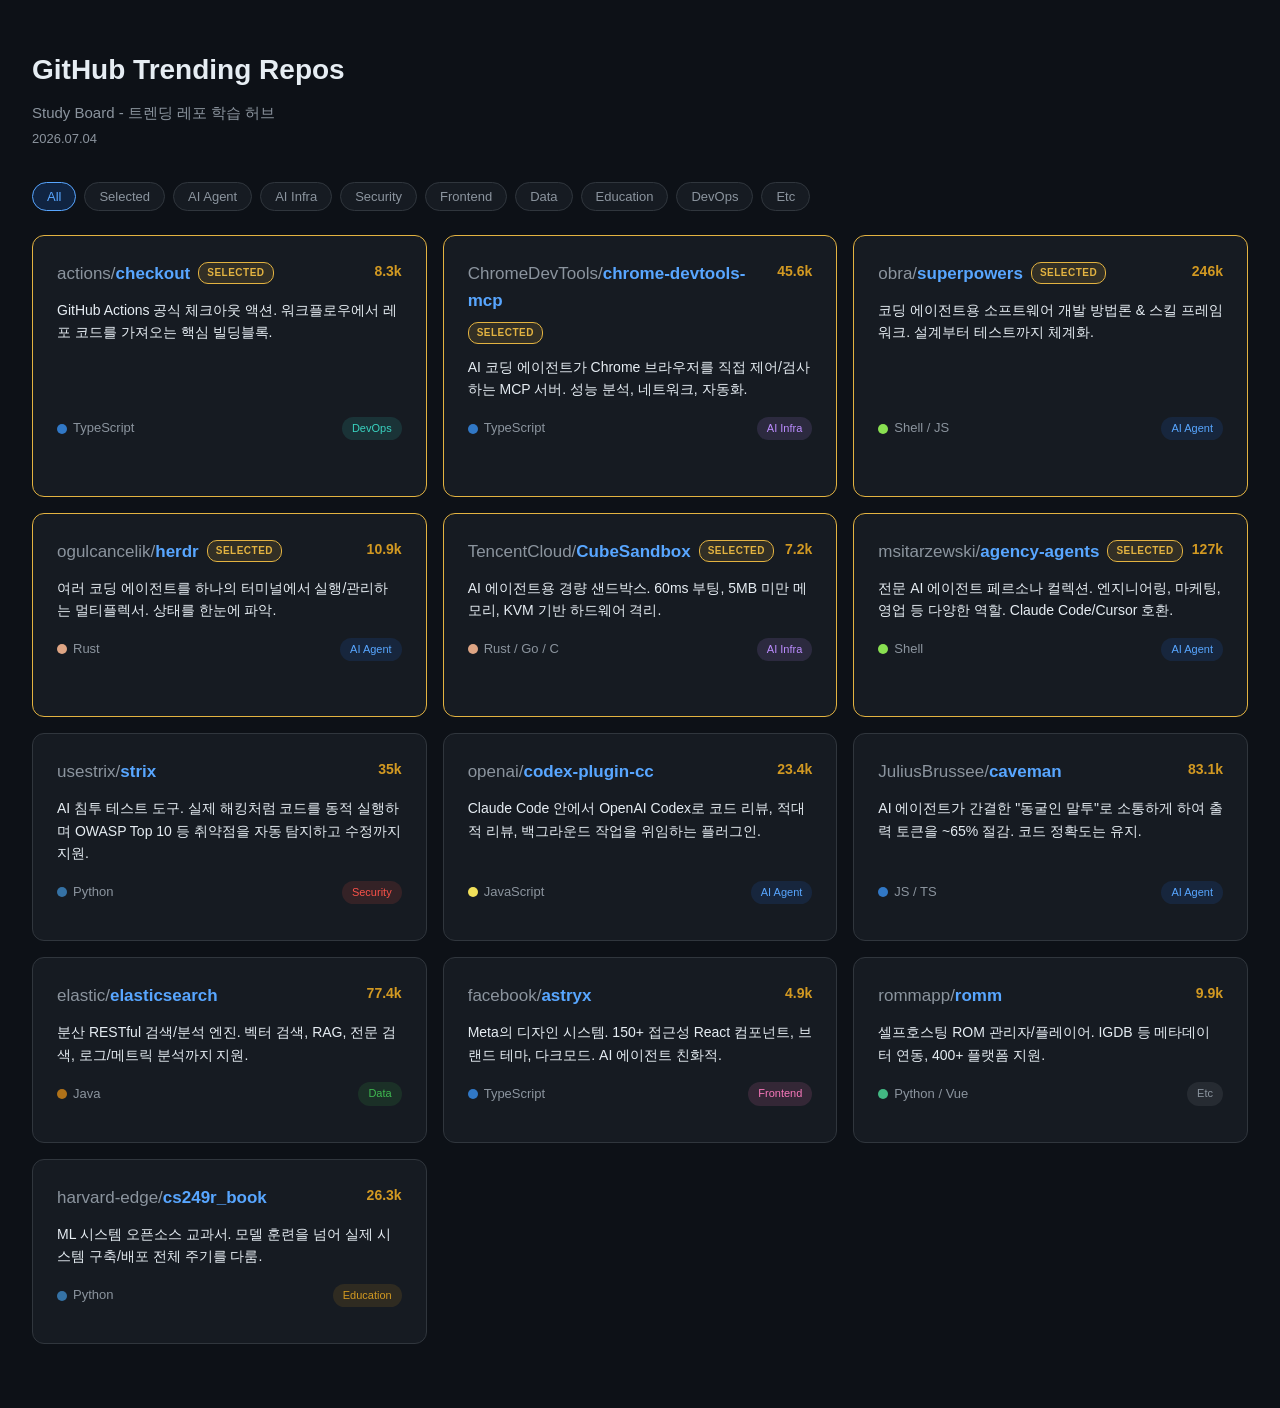
==== commit e9a41493: "Add TOC overlay, real-world usage examples, and fact corrections - Add auto-generated table-of-conte" ====
--- a/index.html
+++ b/index.html
@@ -42,8 +42,8 @@
   { id:'cs249r_book', owner:'harvard-edge', name:'cs249r_book', stars:'26.3k', lang:'Python', langColor:'#3572A5', category:'education', categoryLabel:'Education', url:'https://github.com/harvard-edge/cs249r_book', selected:false, desc:'ML 시스템 오픈소스 교과서. 모델 훈련을 넘어 실제 시스템 구축/배포 전체 주기를 다룸.' },
   { id:'superpowers', owner:'obra', name:'superpowers', stars:'246k', lang:'Shell / JS', langColor:'#89e051', category:'agent', categoryLabel:'AI Agent', url:'https://github.com/obra/superpowers', selected:true, detail:'detail-superpowers.html', desc:'코딩 에이전트용 소프트웨어 개발 방법론 & 스킬 프레임워크. 설계부터 테스트까지 체계화.' },
   { id:'herdr', owner:'ogulcancelik', name:'herdr', stars:'10.9k', lang:'Rust', langColor:'#dea584', category:'agent', categoryLabel:'AI Agent', url:'https://github.com/ogulcancelik/herdr', selected:true, detail:'detail-herdr.html', desc:'여러 코딩 에이전트를 하나의 터미널에서 실행/관리하는 멀티플렉서. 상태를 한눈에 파악.' },
-  { id:'CubeSandbox', owner:'TencentCloud', name:'CubeSandbox', stars:'7.2k', lang:'Rust / Go', langColor:'#dea584', category:'infra', categoryLabel:'AI Infra', url:'https://github.com/TencentCloud/CubeSandbox', selected:true, detail:'detail-cubesandbox.html', desc:'AI 에이전트용 경량 샌드박스. 60ms 부팅, 5MB 미만 메모리, KVM 기반 하드웨어 격리.' },
-  { id:'agency-agents', owner:'msitarzewski', name:'agency-agents', stars:'127k', lang:'Markdown', langColor:'#083fa1', category:'agent', categoryLabel:'AI Agent', url:'https://github.com/msitarzewski/agency-agents', selected:true, detail:'detail-agency-agents.html', desc:'전문 AI 에이전트 페르소나 컬렉션. 엔지니어링, 마케팅, 영업 등 다양한 역할. Claude Code/Cursor 호환.' }
+  { id:'CubeSandbox', owner:'TencentCloud', name:'CubeSandbox', stars:'7.2k', lang:'Rust / Go / C', langColor:'#dea584', category:'infra', categoryLabel:'AI Infra', url:'https://github.com/TencentCloud/CubeSandbox', selected:true, detail:'detail-cubesandbox.html', desc:'AI 에이전트용 경량 샌드박스. 60ms 부팅, 5MB 미만 메모리, KVM 기반 하드웨어 격리.' },
+  { id:'agency-agents', owner:'msitarzewski', name:'agency-agents', stars:'127k', lang:'Shell', langColor:'#89e051', category:'agent', categoryLabel:'AI Agent', url:'https://github.com/msitarzewski/agency-agents', selected:true, detail:'detail-agency-agents.html', desc:'전문 AI 에이전트 페르소나 컬렉션. 엔지니어링, 마케팅, 영업 등 다양한 역할. Claude Code/Cursor 호환.' }
 ];
 
 function renderCards(filter = 'all') {
--- a/style.css
+++ b/style.css
@@ -225,9 +225,58 @@
 .diagram .highlight { color: var(--accent); font-weight: 700; }
 .diagram .dim { color: var(--text-dim); }
 
+/* 섹션 anchor 이동 시 상단 여백 확보 */
+.detail-section > h2 { scroll-margin-top: 20px; }
+
+/* ===== 목차(TOC) 오버레이 ===== */
+.toc-toggle {
+  position: fixed; top: 20px; right: 20px; z-index: 50;
+  display: flex; align-items: center; gap: 6px;
+  background: var(--surface); color: var(--text);
+  border: 1px solid var(--border); border-radius: 8px;
+  padding: 8px 14px; font-size: 14px; font-weight: 600;
+  cursor: pointer; box-shadow: 0 2px 12px rgba(0,0,0,0.4);
+  transition: background 0.15s, border-color 0.15s;
+}
+.toc-toggle:hover { background: var(--surface-hover); border-color: var(--accent); }
+.toc-toggle.active { background: var(--accent-dim); border-color: var(--accent); color: var(--accent); }
+.toc-toggle-icon { font-size: 15px; line-height: 1; }
+
+.toc-panel {
+  position: fixed; top: 62px; right: 20px; z-index: 49;
+  width: 280px; max-width: calc(100vw - 40px);
+  max-height: calc(100vh - 82px); overflow-y: auto;
+  background: var(--surface); border: 1px solid var(--border);
+  border-radius: 10px; padding: 12px;
+  box-shadow: 0 8px 32px rgba(0,0,0,0.5);
+  opacity: 0; transform: translateY(-8px);
+  pointer-events: none; transition: opacity 0.15s, transform 0.15s;
+}
+.toc-panel.open { opacity: 1; transform: translateY(0); pointer-events: auto; }
+
+.toc-title {
+  font-size: 12px; font-weight: 700; text-transform: uppercase;
+  letter-spacing: 0.05em; color: var(--text-dim);
+  padding: 4px 8px 8px; border-bottom: 1px solid var(--border); margin-bottom: 6px;
+}
+.toc-list { list-style: none; margin: 0; padding: 0; }
+.toc-link {
+  display: block; padding: 7px 8px; border-radius: 6px;
+  color: var(--text-dim); text-decoration: none;
+  font-size: 13.5px; line-height: 1.4;
+  border-left: 2px solid transparent; transition: background 0.12s, color 0.12s;
+}
+.toc-link:hover { background: var(--surface-hover); color: var(--text); }
+.toc-link.active {
+  color: var(--accent); background: var(--accent-dim);
+  border-left-color: var(--accent); font-weight: 600;
+}
+
 @media (max-width: 480px) {
   .header { padding: 32px 16px 24px; }
   .filters { padding: 0 16px 16px; }
   .grid { padding: 0 16px 48px; grid-template-columns: 1fr; }
   .detail-container { padding: 32px 16px 48px; }
-}
+  .toc-toggle { top: 12px; right: 12px; padding: 7px 12px; }
+  .toc-panel { top: 54px; right: 12px; }
+}
